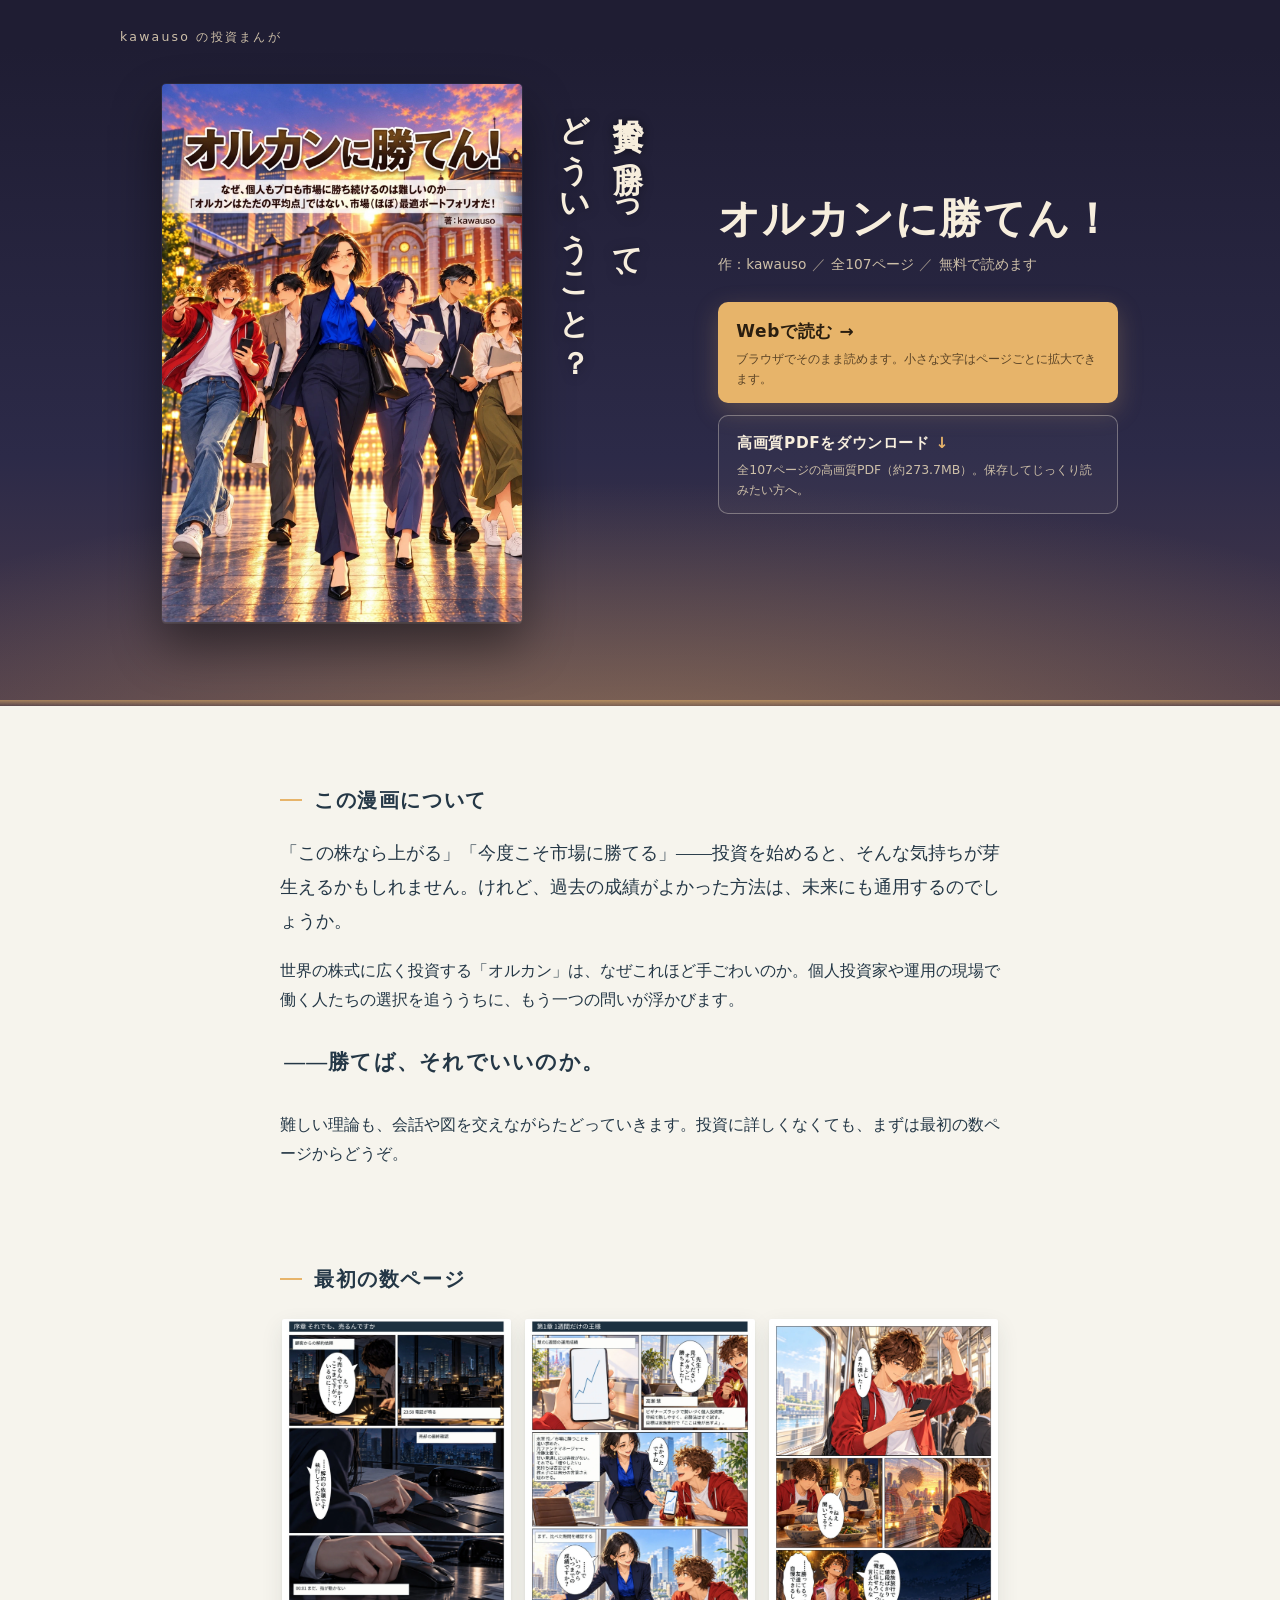
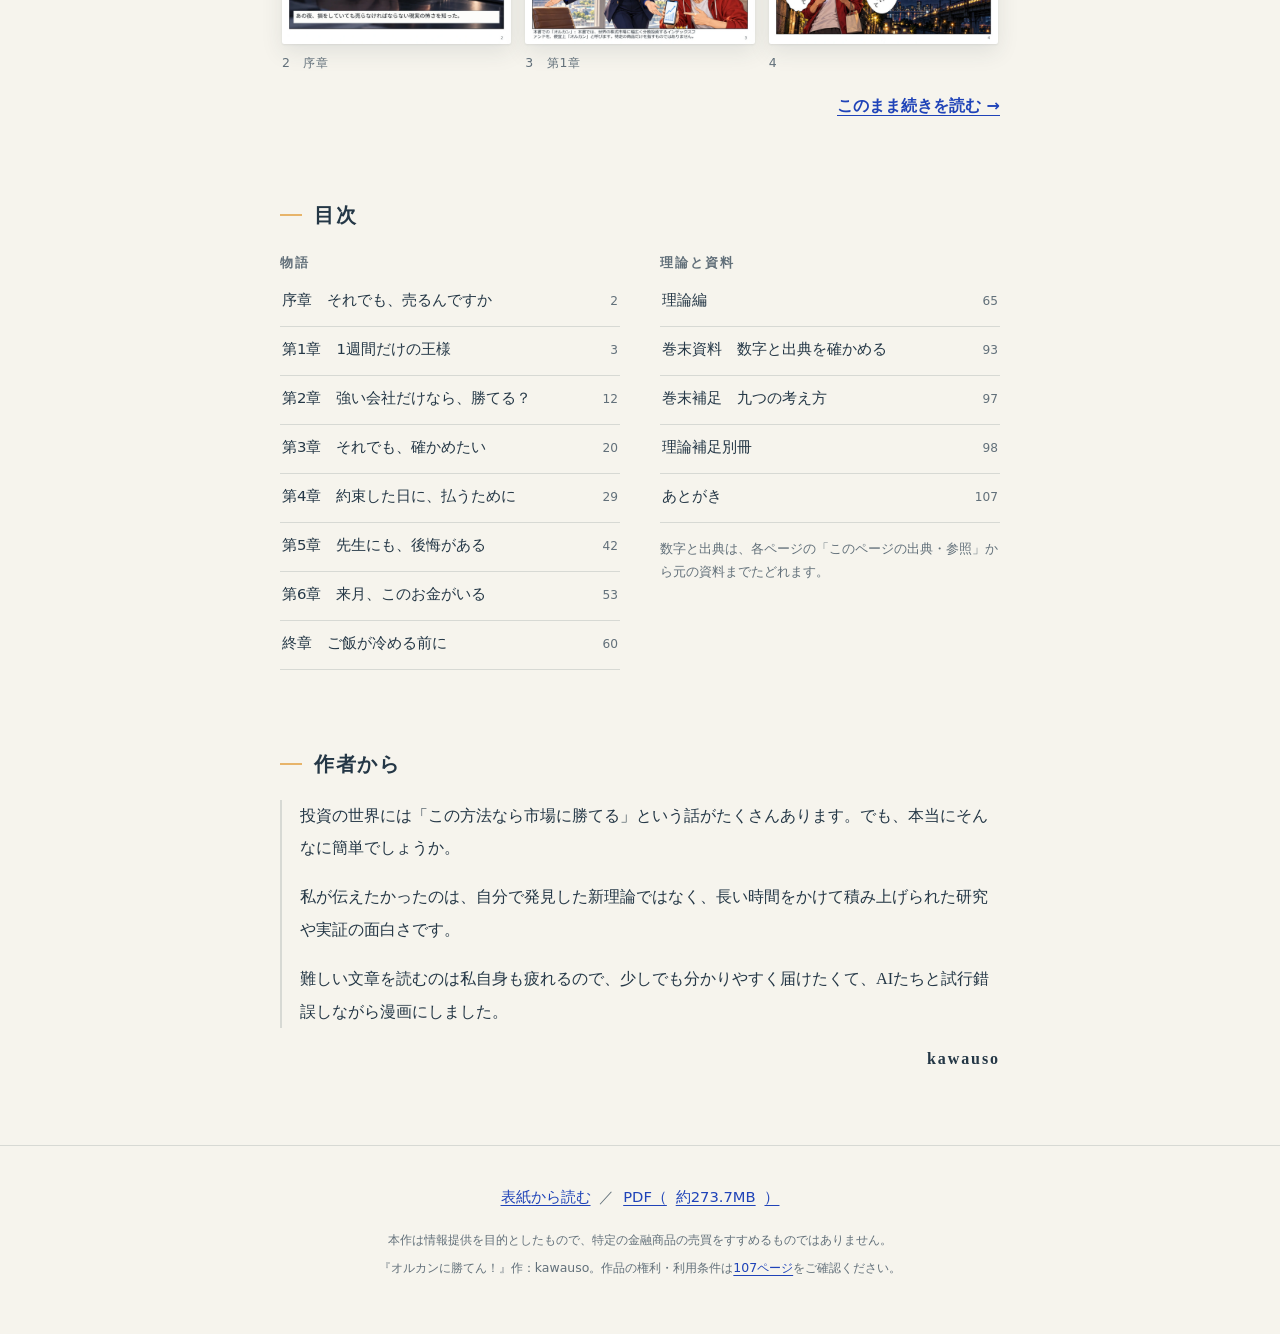
==== index.html @ 9ee1450f "Set approved OGP banner and Twitter large image card Use the approved 2400x1260 promotional PNG for " ====
<!doctype html>
<html lang="ja">
<head>
  <meta charset="utf-8">
  <meta name="viewport" content="width=device-width, initial-scale=1">
  <meta name="theme-color" content="#f6f4ed">
  <title>オルカンに勝てん！｜kawauso の投資まんが</title>
  <meta name="description" content="kawauso 作の投資まんが『オルカンに勝てん！』全107ページ。Webで無料で読めます。">
  <meta property="og:title" content="オルカンに勝てん！">
  <meta property="og:description" content="投資で勝つって、どういうこと？ 全107ページの投資まんが。Webで無料で読めます。">
  <meta property="og:type" content="book">
  <meta property="og:url" content="https://kawauso9991.github.io/orukan-manga/">
  <meta property="og:image" content="https://kawauso9991.github.io/orukan-manga/assets/orukan-ogp.png">
  <meta property="og:image:type" content="image/png">
  <meta property="og:image:width" content="2400">
  <meta property="og:image:height" content="1260">
  <meta property="og:image:alt" content="『オルカンに勝てん！』全107ページ、Webで無料で読めます">
  <meta name="twitter:card" content="summary_large_image">
  <meta name="twitter:title" content="オルカンに勝てん！">
  <meta name="twitter:description" content="投資で勝つって、どういうこと？ 全107ページの投資まんが。Webで無料で読めます。">
  <meta name="twitter:image" content="https://kawauso9991.github.io/orukan-manga/assets/orukan-ogp.png">
  <meta name="twitter:image:alt" content="『オルカンに勝てん！』全107ページ、Webで無料で読めます">
  <link rel="icon" href="data:,">
  <link rel="stylesheet" href="assets/front.css">

  <!--
    ▼ リンク先の設定
    data-reader … 漫画ビューアのURL（例：read.html）。ページ指定は末尾に #p=番号 が付きます。
    data-pdf    … PDFのURL
    ここを書き換えれば、ページ内のすべてのリンクに反映されます。
  -->
  <script id="front-config" type="application/json">
    { "reader": "read.html", "pdf": "https://github.com/kawauso9991/orukan-manga/releases/download/v12/orukan-v12-high-quality.pdf", "pdfSize": "約273.7MB", "version": "v8" }
  </script>
  <script>
    // 以前のURL（…/orukan-manga/#p=12 など）で来た人は、そのままビューアの該当ページへ。
    (function () {
      try {
        var cfg = JSON.parse(document.getElementById('front-config').textContent);
        if (/^#p=/.test(location.hash)) {
          var page = /^#p=[1-9]\d*$/.test(location.hash) ? Number(location.hash.slice(3)) : 0;
          location.replace(cfg.reader + '#p=' + (Number.isSafeInteger(page) && page >= 1 && page <= 107 ? page : 1));
        }
      } catch (e) {}
    })();
  </script>
</head>
<body>
  <a class="skip" href="#start">読み始める</a>

  <header class="masthead">
    <p class="masthead-label">kawauso の投資まんが</p>
  </header>

  <main>
    <!-- ───────── 表紙とキャッチコピー ───────── -->
    <section class="hero" aria-labelledby="title">
      <div class="hero-book">
        <a class="cover" data-page="1" href="read.html#p=1" aria-label="表紙から読む">
          <img src="pages/normal/p001.webp" width="1200" height="1698" alt="『オルカンに勝てん！』表紙" fetchpriority="high">
        </a>
        <p class="catch" aria-hidden="true">投資で勝つって、<br>どういうこと？</p>
      </div>

      <div class="hero-text">
        <p class="catch-flat">投資で勝つって、どういうこと？</p>
        <h1 id="title">オルカンに勝てん！</h1>
        <p class="meta">作：kawauso<span aria-hidden="true">／</span>全107ページ<span aria-hidden="true">／</span>無料で読めます</p>

        <div class="actions" id="start">
          <!-- 再訪した人には、ここが「続きから読む」に変わります（JSが使えるときのみ） -->
          <a class="btn btn-primary" id="read-link" data-page="1" href="read.html#p=1">
            <span class="btn-label" id="read-label">Webで読む</span>
            <span class="btn-note" id="read-note">ブラウザでそのまま読めます。小さな文字はページごとに拡大できます。</span>
          </a>
          <a class="btn btn-quiet" id="restart-link" data-page="1" href="read.html#p=1" hidden>
            <span class="btn-label">最初から読む</span>
          </a>
          <a class="btn btn-secondary" data-pdf href="https://github.com/kawauso9991/orukan-manga/releases/download/v12/orukan-v12-high-quality.pdf" download>
            <span class="btn-label">高画質PDFをダウンロード</span>
            <span class="btn-note">全107ページの高画質PDF（<span data-pdf-size>約273.7MB</span>）。保存してじっくり読みたい方へ。</span>
          </a>
        </div>
      </div>
    </section>

    <!-- ───────── 紹介文 ───────── -->
    <section class="about" aria-labelledby="about-title">
      <h2 id="about-title" class="section-title">この漫画について</h2>
      <!-- ▼ 紹介文（差し替えはこの <div> の中だけ） -->
      <div class="about-text">
        <p>「この株なら上がる」「今度こそ市場に勝てる」――投資を始めると、そんな気持ちが芽生えるかもしれません。けれど、過去の成績がよかった方法は、未来にも通用するのでしょうか。</p>
        <p>世界の株式に広く投資する「オルカン」は、なぜこれほど手ごわいのか。個人投資家や運用の現場で働く人たちの選択を追ううちに、もう一つの問いが浮かびます。</p>
        <p class="about-question">――勝てば、それでいいのか。</p>
        <p>難しい理論も、会話や図を交えながらたどっていきます。投資に詳しくなくても、まずは最初の数ページからどうぞ。</p>
      </div>
    </section>

    <!-- ───────── 最初の数ページ ───────── -->
    <section class="peek" aria-labelledby="peek-title">
      <h2 id="peek-title" class="section-title">最初の数ページ</h2>
      <ol class="peek-row">
        <li><a data-page="2" href="read.html#p=2"><img src="pages/normal/p002.webp" width="1200" height="1698" loading="lazy" alt="2ページ 序章「それでも、売るんですか」"><span>2　序章</span></a></li>
        <li><a data-page="3" href="read.html#p=3"><img src="pages/normal/p003.webp" width="1200" height="1698" loading="lazy" alt="3ページ 第1章「1週間だけの王様」"><span>3　第1章</span></a></li>
        <li><a data-page="4" href="read.html#p=4"><img src="pages/normal/p004.webp" width="1200" height="1698" loading="lazy" alt="4ページ"><span>4</span></a></li>
      </ol>
      <p class="peek-more"><a data-page="2" href="read.html#p=2">このまま続きを読む →</a></p>
    </section>

    <!-- ───────── 目次 ───────── -->
    <section class="toc" aria-labelledby="toc-title">
      <h2 id="toc-title" class="section-title">目次</h2>
      <div class="toc-cols">
        <div>
          <h3>物語</h3>
          <ol>
            <li><a data-page="2" href="read.html#p=2">序章　それでも、売るんですか<small>2</small></a></li>
            <li><a data-page="3" href="read.html#p=3">第1章　1週間だけの王様<small>3</small></a></li>
            <li><a data-page="12" href="read.html#p=12">第2章　強い会社だけなら、勝てる？<small>12</small></a></li>
            <li><a data-page="20" href="read.html#p=20">第3章　それでも、確かめたい<small>20</small></a></li>
            <li><a data-page="29" href="read.html#p=29">第4章　約束した日に、払うために<small>29</small></a></li>
            <li><a data-page="42" href="read.html#p=42">第5章　先生にも、後悔がある<small>42</small></a></li>
            <li><a data-page="53" href="read.html#p=53">第6章　来月、このお金がいる<small>53</small></a></li>
            <li><a data-page="60" href="read.html#p=60">終章　ご飯が冷める前に<small>60</small></a></li>
          </ol>
        </div>
        <div>
          <h3>理論と資料</h3>
          <ol>
            <li><a data-page="65" href="read.html#p=65">理論編<small>65</small></a></li>
            <li><a data-page="93" href="read.html#p=93">巻末資料　数字と出典を確かめる<small>93</small></a></li>
            <li><a data-page="97" href="read.html#p=97">巻末補足　九つの考え方<small>97</small></a></li>
            <li><a data-page="98" href="read.html#p=98">理論補足別冊<small>98</small></a></li>
            <li><a data-page="107" href="read.html#p=107">あとがき<small>107</small></a></li>
          </ol>
          <p class="toc-note">数字と出典は、各ページの「このページの出典・参照」から元の資料までたどれます。</p>
        </div>
      </div>
    </section>

    <!-- ───────── 作者から ───────── -->
    <section class="note" aria-labelledby="note-title">
      <h2 id="note-title" class="section-title">作者から</h2>
      <!-- ▼ 作者の一言（差し替えはこの <div> の中だけ） -->
      <div class="note-text">
        <p>投資の世界には「この方法なら市場に勝てる」という話がたくさんあります。でも、本当にそんなに簡単でしょうか。</p>
        <p>私が伝えたかったのは、自分で発見した新理論ではなく、長い時間をかけて積み上げられた研究や実証の面白さです。</p>
        <p>難しい文章を読むのは私自身も疲れるので、少しでも分かりやすく届けたくて、AIたちと試行錯誤しながら漫画にしました。</p>
      </div>
      <p class="sign">kawauso</p>
    </section>
  </main>

  <footer class="footer">
    <p class="footer-read"><a data-page="1" href="read.html#p=1">表紙から読む</a><span aria-hidden="true">／</span><a data-pdf href="https://github.com/kawauso9991/orukan-manga/releases/download/v12/orukan-v12-high-quality.pdf" download>PDF（<span data-pdf-size>約273.7MB</span>）</a></p>
    <p>本作は情報提供を目的としたもので、特定の金融商品の売買をすすめるものではありません。</p>
    <p>『オルカンに勝てん！』作：kawauso。作品の権利・利用条件は<a data-page="107" href="read.html#p=107">107ページ</a>をご確認ください。</p>
  </footer>

  <script>
  (function () {
    var cfg;
    try { cfg = JSON.parse(document.getElementById('front-config').textContent); } catch (e) { return; }

    // リンク先を設定値にそろえる
    document.querySelectorAll('[data-page]').forEach(function (a) {
      a.href = cfg.reader + '#p=' + a.getAttribute('data-page');
    });
    document.querySelectorAll('[data-pdf]').forEach(function (a) { a.href = cfg.pdf; });
    document.querySelectorAll('[data-pdf-size]').forEach(function (s) { s.textContent = cfg.pdfSize; });

    // 前回の読書位置（ビューアが保存しているもの）があれば「続きから読む」に
    var saved = null;
    try { saved = JSON.parse(localStorage.getItem('orukan-manga:reading') || 'null'); } catch (e) {}
    if (saved && saved.version === cfg.version && Number.isInteger(saved.page) && saved.page >= 1 && saved.page <= 107 && typeof saved.offset === 'number' && Number.isFinite(saved.offset) && saved.offset >= 0 && saved.offset <= 1 && (saved.page > 1 || saved.offset > 0)) {
      var chapters = [[2,'序章'],[3,'第1章'],[12,'第2章'],[20,'第3章'],[29,'第4章'],[42,'第5章'],[53,'第6章'],[60,'終章'],[65,'理論編'],[93,'巻末資料'],[98,'理論補足別冊'],[107,'あとがき']];
      var where = '';
      chapters.forEach(function (c) { if (saved.page >= c[0]) where = c[1]; });
      var link = document.getElementById('read-link');
      link.href = cfg.reader; // ページ指定なしで開くと、ビューアが保存位置（ページ内のスクロール位置まで）から再開する
      document.getElementById('read-label').textContent = '続きから読む';
      document.getElementById('read-note').textContent = saved.page + 'ページ' + (where ? '（' + where + '）' : '') + 'から再開します。';
      document.getElementById('restart-link').hidden = false;
    }
  })();
  </script>
</body>
</html>
---- assets/front.css ----
/* オルカンに勝てん！ フロントページ
   表紙の「夕暮れの丸の内」から、ビューアの「紙」の色へつながる配色。外部フォント・外部スクリプトなし。 */
:root {
  color-scheme: light;
  --dusk: #1f1d33;        /* 表紙の空の濃紺 */
  --dusk-2: #2c2a48;
  --lamp: #e7b46a;        /* 街灯の金色 */
  --lamp-ink: #2a1e10;
  --cream: #f7eedd;       /* 夕暮れの文字色 */
  --cream-dim: #cdbfa8;
  --paper: #f6f4ed;       /* ビューアと同じ紙色 */
  --ink: #243746;         /* ビューアと同じ文字色 */
  --muted: #62707a;
  --line: #d7d9d4;
  --blue: #1f43b8;        /* 怜先生のブラウスの青 */
  --mincho: "Yu Mincho", "YuMincho", "Hiragino Mincho ProN", "Noto Serif JP", "Noto Serif CJK JP", serif;
  --gothic: system-ui, -apple-system, "Segoe UI", "Noto Sans JP", "Hiragino Kaku Gothic ProN", Meiryo, sans-serif;
  font-family: var(--gothic);
  font-size: 16px;
  line-height: 1.8;
  color: var(--ink);
  background: var(--paper);
}
* { box-sizing: border-box; }
body { margin: 0; background: var(--paper); }
img { display: block; max-width: 100%; height: auto; }
[hidden] { display: none !important; }
a { color: var(--blue); text-underline-offset: .22em; }
a:focus-visible { outline: 3px solid var(--lamp); outline-offset: 3px; border-radius: 4px; }

.skip {
  position: absolute; left: 12px; top: -60px; z-index: 10;
  background: var(--lamp); color: var(--lamp-ink); padding: 10px 16px; border-radius: 6px; font-weight: 700;
}
.skip:focus { top: 12px; }

/* ───────── 夕暮れの帯（ヘッダー＋表紙） ───────── */
.masthead, .hero { background: var(--dusk); color: var(--cream); }
.masthead { padding: 18px 20px 0; }
.masthead-label {
  max-width: 1040px; margin: 0 auto;
  font-size: .78rem; letter-spacing: .18em; color: var(--cream-dim);
}

.hero {
  position: relative;
  padding: 28px 20px 64px;
  background:
    radial-gradient(120% 70% at 50% 108%, rgba(231,180,106,.38), transparent 60%),
    linear-gradient(180deg, var(--dusk) 0%, var(--dusk-2) 62%, #4a3a4a 100%);
  display: grid;
  gap: 36px;
  justify-items: center;
}
/* 紙へ移るところを、本の小口のように細い線で区切る */
.hero::after {
  content: ""; position: absolute; left: 0; right: 0; bottom: 0; height: 6px;
  background: linear-gradient(180deg, rgba(231,180,106,.55), rgba(231,180,106,0));
}

.hero-book {
  display: flex; align-items: flex-start; gap: 18px;
  width: 100%; max-width: 440px; justify-content: center;
}
.cover {
  flex: 0 1 300px;
  border-radius: 4px;
  box-shadow: 0 2px 0 rgba(255,255,255,.08), 0 24px 50px rgba(0,0,0,.45), 0 0 0 1px rgba(255,255,255,.06);
  transition: transform .25s ease, box-shadow .25s ease;
  animation: arrive .7s ease-out both;
}
/* 表紙画像の左右の白い余白（各31px/1200px）を隠す */
.cover { display: block; overflow: hidden; aspect-ratio: 1138 / 1698; }
.cover img { width: 105.45%; max-width: none; margin-left: -2.72%; }
.cover:hover { transform: translateY(-3px); box-shadow: 0 30px 60px rgba(0,0,0,.5), 0 0 0 1px rgba(231,180,106,.35); }

/* 表紙の横に置く縦書きのキャッチコピー */
.catch {
  margin: 4px 0 0;
  writing-mode: vertical-rl;
  font-family: var(--mincho);
  font-weight: 700;
  font-size: clamp(1.15rem, 5.4vw, 1.75rem);
  line-height: 1.75;
  letter-spacing: .14em;
  color: var(--cream);
  text-shadow: 0 1px 12px rgba(0,0,0,.35);
  animation: arrive .7s .15s ease-out both;
}

.catch-flat {
  position: absolute; width: 1px; height: 1px; overflow: hidden; clip: rect(0 0 0 0); white-space: nowrap;
}

.hero-text { width: 100%; max-width: 440px; }
.hero h1 {
  font-family: var(--mincho);
  font-size: clamp(1.9rem, 7vw, 2.6rem);
  font-weight: 800; line-height: 1.3; letter-spacing: .03em;
  margin: 0 0 6px;
}
.meta { margin: 0 0 26px; font-size: .86rem; color: var(--cream-dim); }
.meta span { padding: 0 .4em; opacity: .7; }

.actions { display: grid; gap: 12px; scroll-margin-top: 16px; }
.btn {
  display: grid; gap: 2px;
  padding: 14px 18px;
  border-radius: 10px;
  text-decoration: none;
  transition: background .2s ease, border-color .2s ease, transform .15s ease;
}
.btn:active { transform: translateY(1px); }
.btn-label { font-weight: 700; font-size: 1.06rem; letter-spacing: .04em; }
.btn-note { font-size: .78rem; line-height: 1.6; }

.btn-primary { background: var(--lamp); color: var(--lamp-ink); box-shadow: 0 8px 24px rgba(231,180,106,.25); }
.btn-primary .btn-label::after { content: "  →"; }
.btn-primary .btn-note { color: #5a4326; }
.btn-primary:hover { background: #f0c27e; }

.btn-quiet {
  padding: 8px 4px; color: var(--cream);
}
.btn-quiet .btn-label { font-size: .88rem; font-weight: 600; text-decoration: underline; text-underline-offset: .25em; }

.btn-secondary {
  border: 1px solid rgba(247,238,221,.35);
  color: var(--cream);
  background: rgba(255,255,255,.03);
}
.btn-secondary .btn-label { font-size: .96rem; }
.btn-secondary .btn-label::after { content: "  ↓"; color: var(--lamp); }
.btn-secondary .btn-note { color: var(--cream-dim); }
.btn-secondary:hover { border-color: var(--lamp); background: rgba(231,180,106,.08); }

/* ───────── 紙のセクション ───────── */
main > section:not(.hero) {
  max-width: 760px; margin: 0 auto; padding: 56px 20px 0;
}
.section-title {
  display: flex; align-items: center; gap: 12px;
  font-family: var(--mincho);
  font-size: 1.25rem; font-weight: 700; letter-spacing: .08em;
  margin: 0 0 18px;
}
.section-title::before {
  content: ""; width: 22px; height: 2px; background: var(--lamp); flex: none;
}

.about-text p, .note-text p { margin: 0 0 1em; }
.about-text { font-size: 1.02rem; }
.about-text p:first-child {
  font-family: var(--mincho); font-size: 1.12rem; line-height: 1.9;
}
.about-text .about-question {
  font-family: var(--mincho); font-weight: 700; font-size: 1.3rem; letter-spacing: .06em;
  margin: 1.4em 0; padding-left: .2em;
}

/* 最初の数ページ */
.peek-row {
  list-style: none; margin: 0; padding: 4px 2px 12px;
  display: grid; grid-auto-flow: column; grid-auto-columns: minmax(150px, 1fr);
  gap: 14px; overflow-x: auto; scroll-snap-type: x mandatory;
}
.peek-row li { scroll-snap-align: start; }
.peek-row a { display: block; text-decoration: none; color: var(--muted); }
.peek-row img {
  background: #fff; border-radius: 2px;
  box-shadow: 0 1px 2px rgba(36,55,70,.08), 0 8px 22px rgba(36,55,70,.10);
  transition: transform .2s ease, box-shadow .2s ease;
}
.peek-row a:hover img { transform: translateY(-3px); box-shadow: 0 14px 30px rgba(36,55,70,.16); }
.peek-row span { display: block; margin-top: 8px; font-size: .78rem; letter-spacing: .06em; font-variant-numeric: tabular-nums; }
.peek-more { margin: 6px 0 0; text-align: right; font-weight: 600; }

/* 目次 */
.toc-cols { display: grid; gap: 28px; }
.toc h3 {
  font-size: .8rem; letter-spacing: .16em; color: var(--muted); font-weight: 600; margin: 0 0 4px;
}
.toc ol { list-style: none; margin: 0; padding: 0; }
.toc li { border-bottom: 1px solid var(--line); }
.toc li a {
  display: flex; justify-content: space-between; align-items: baseline; gap: 16px;
  padding: 11px 2px; min-height: 48px;
  color: var(--ink); text-decoration: none; font-size: .93rem; line-height: 1.5;
}
.toc li a:hover { color: var(--blue); }
.toc small { color: var(--muted); font-size: .76rem; font-variant-numeric: tabular-nums; flex: none; }
.toc-note { font-size: .8rem; color: var(--muted); margin: 14px 0 0; }

/* 作者から */
.note-text {
  font-family: var(--mincho);
  font-size: 1.02rem; line-height: 2;
  padding-left: 18px; border-left: 2px solid var(--line);
}
.sign { text-align: right; font-family: var(--mincho); font-weight: 700; letter-spacing: .12em; margin: 4px 0 0; }

/* フッター */
.footer {
  margin-top: 72px; padding: 32px 20px 48px;
  border-top: 1px solid var(--line);
  text-align: center; font-size: .78rem; color: var(--muted);
}
.footer p { margin: 6px auto; max-width: 640px; }
.footer-read { font-size: .92rem; margin-bottom: 18px !important; }
.footer-read span { padding: 0 .6em; }

/* ───────── 広い画面 ───────── */
@media (min-width: 880px) {
  .masthead { padding: 26px 40px 0; }
  .hero {
    grid-template-columns: auto minmax(0, 400px);
    justify-content: center; align-items: center;
    gap: 64px; padding: 36px 40px 84px;
  }
  .hero-book { max-width: none; width: auto; gap: 26px; }
  .cover { flex-basis: 360px; width: 360px; }
  .catch { font-size: 1.9rem; margin-top: 10px; }
  .hero-text { max-width: 400px; }
  main > section:not(.hero) { padding-top: 76px; }
  .toc-cols { grid-template-columns: 1fr 1fr; gap: 40px; }
  .peek-row { grid-auto-columns: 1fr; overflow: visible; }
}

/* とても狭い画面：縦書きが窮屈なら表紙の下へ */
@media (max-width: 340px) {
  .hero-book { flex-direction: column; align-items: center; }
  .catch { writing-mode: horizontal-tb; text-align: center; }
  .catch br { display: none; }
}

@keyframes arrive { from { opacity: 0; transform: translateY(10px); } to { opacity: 1; transform: none; } }
@media (prefers-reduced-motion: reduce) {
  *, *::before, *::after { animation: none !important; transition: none !important; }
}
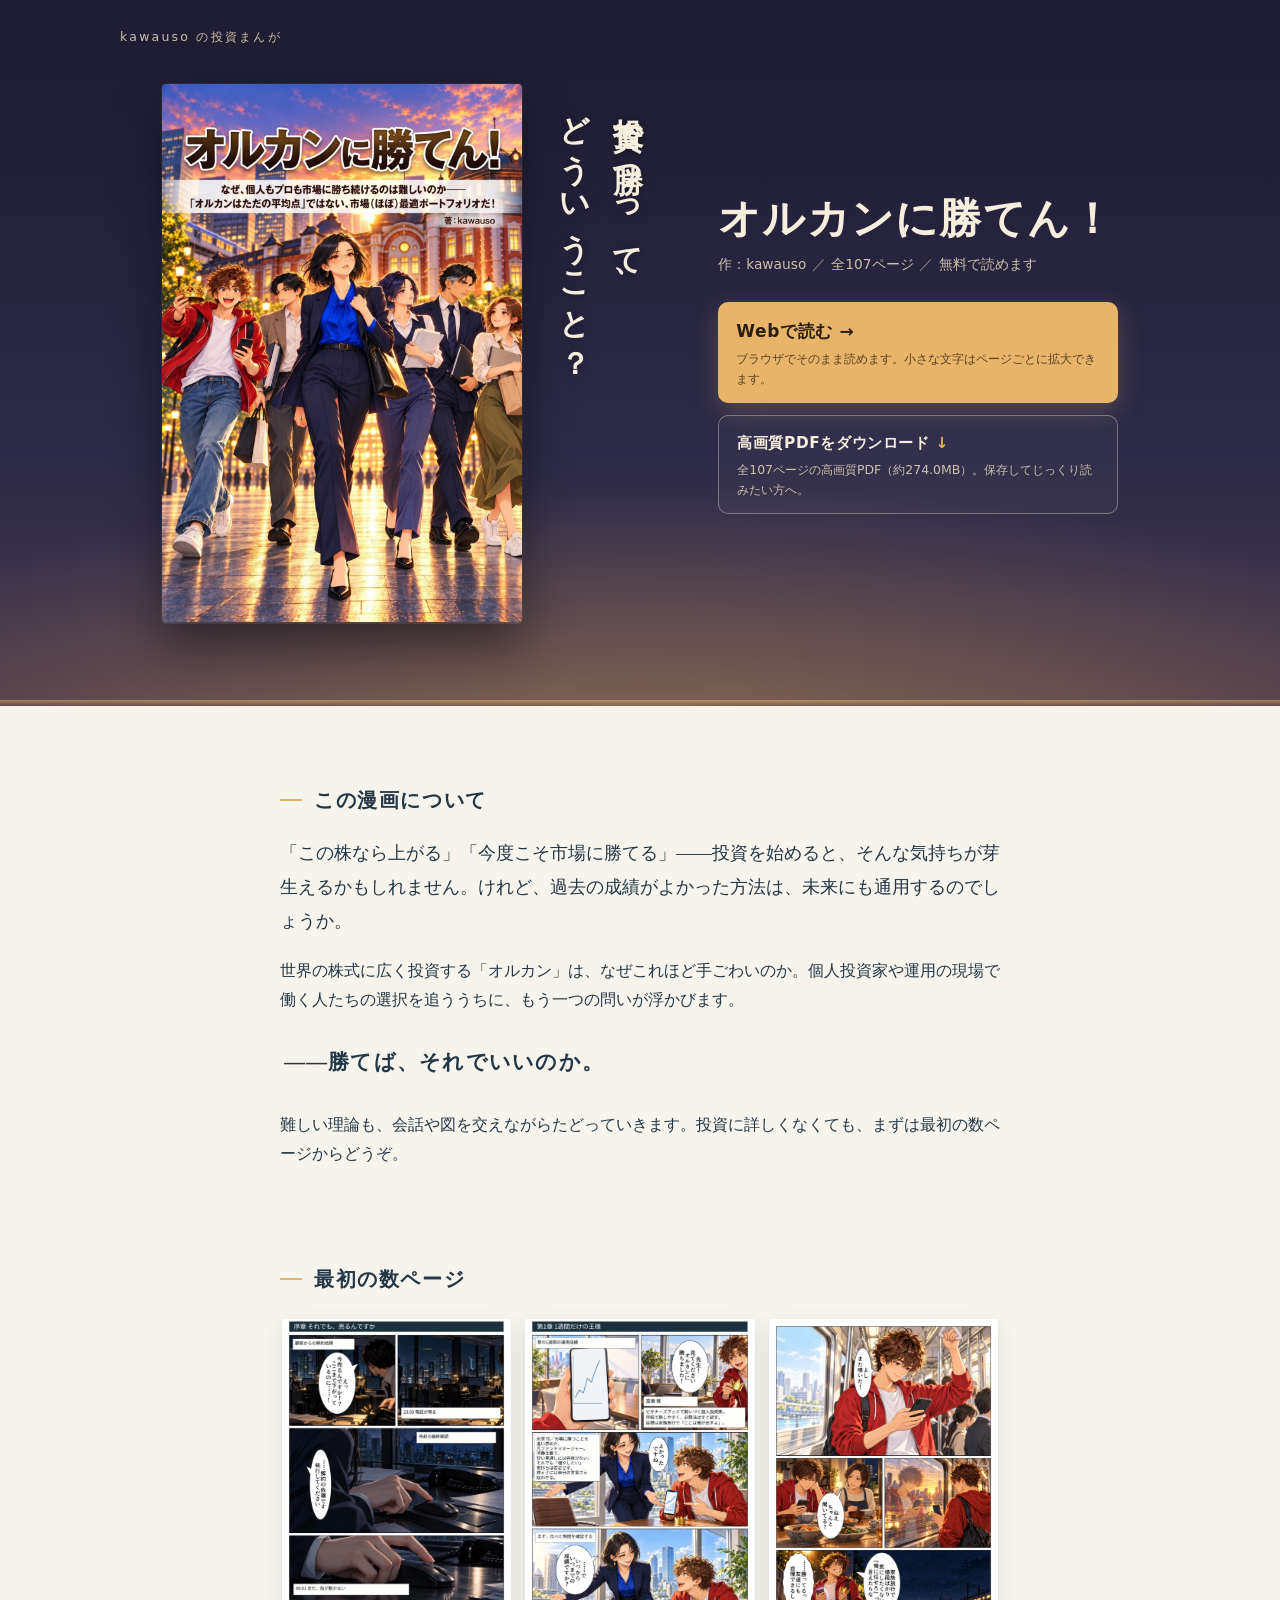
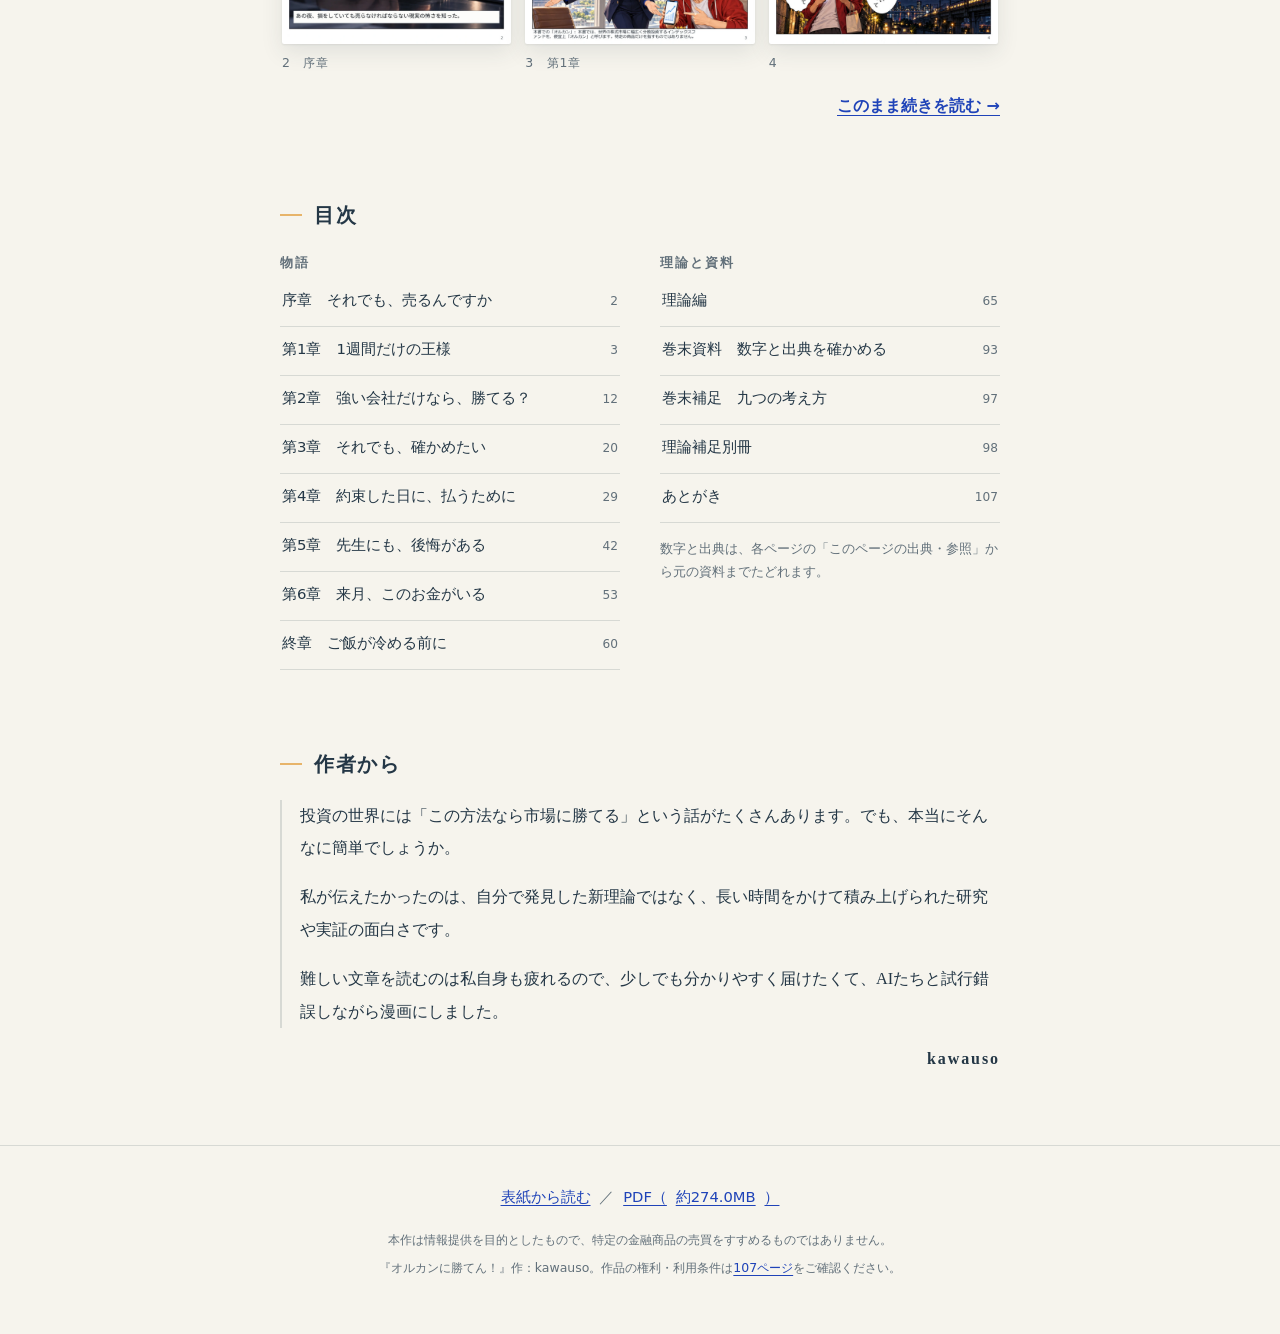
==== commit e9ed6741: "Publish v13 annotation and frame corrections" ====
--- a/index.html
+++ b/index.html
@@ -30,7 +30,7 @@
     ここを書き換えれば、ページ内のすべてのリンクに反映されます。
   -->
   <script id="front-config" type="application/json">
-    { "reader": "read.html", "pdf": "https://github.com/kawauso9991/orukan-manga/releases/download/v12/orukan-v12-high-quality.pdf", "pdfSize": "約273.7MB", "version": "v8" }
+    { "reader": "read.html", "pdf": "https://github.com/kawauso9991/orukan-manga/releases/download/v13/orukan-v13-high-quality.pdf", "pdfSize": "約274.0MB", "version": "v8" }
   </script>
   <script>
     // 以前のURL（…/orukan-manga/#p=12 など）で来た人は、そのままビューアの該当ページへ。
@@ -76,9 +76,9 @@
           <a class="btn btn-quiet" id="restart-link" data-page="1" href="read.html#p=1" hidden>
             <span class="btn-label">最初から読む</span>
           </a>
-          <a class="btn btn-secondary" data-pdf href="https://github.com/kawauso9991/orukan-manga/releases/download/v12/orukan-v12-high-quality.pdf" download>
+          <a class="btn btn-secondary" data-pdf href="https://github.com/kawauso9991/orukan-manga/releases/download/v13/orukan-v13-high-quality.pdf" download>
             <span class="btn-label">高画質PDFをダウンロード</span>
-            <span class="btn-note">全107ページの高画質PDF（<span data-pdf-size>約273.7MB</span>）。保存してじっくり読みたい方へ。</span>
+            <span class="btn-note">全107ページの高画質PDF（<span data-pdf-size>約274.0MB</span>）。保存してじっくり読みたい方へ。</span>
           </a>
         </div>
       </div>
@@ -152,7 +152,7 @@
   </main>
 
   <footer class="footer">
-    <p class="footer-read"><a data-page="1" href="read.html#p=1">表紙から読む</a><span aria-hidden="true">／</span><a data-pdf href="https://github.com/kawauso9991/orukan-manga/releases/download/v12/orukan-v12-high-quality.pdf" download>PDF（<span data-pdf-size>約273.7MB</span>）</a></p>
+    <p class="footer-read"><a data-page="1" href="read.html#p=1">表紙から読む</a><span aria-hidden="true">／</span><a data-pdf href="https://github.com/kawauso9991/orukan-manga/releases/download/v13/orukan-v13-high-quality.pdf" download>PDF（<span data-pdf-size>約274.0MB</span>）</a></p>
     <p>本作は情報提供を目的としたもので、特定の金融商品の売買をすすめるものではありません。</p>
     <p>『オルカンに勝てん！』作：kawauso。作品の権利・利用条件は<a data-page="107" href="read.html#p=107">107ページ</a>をご確認ください。</p>
   </footer>
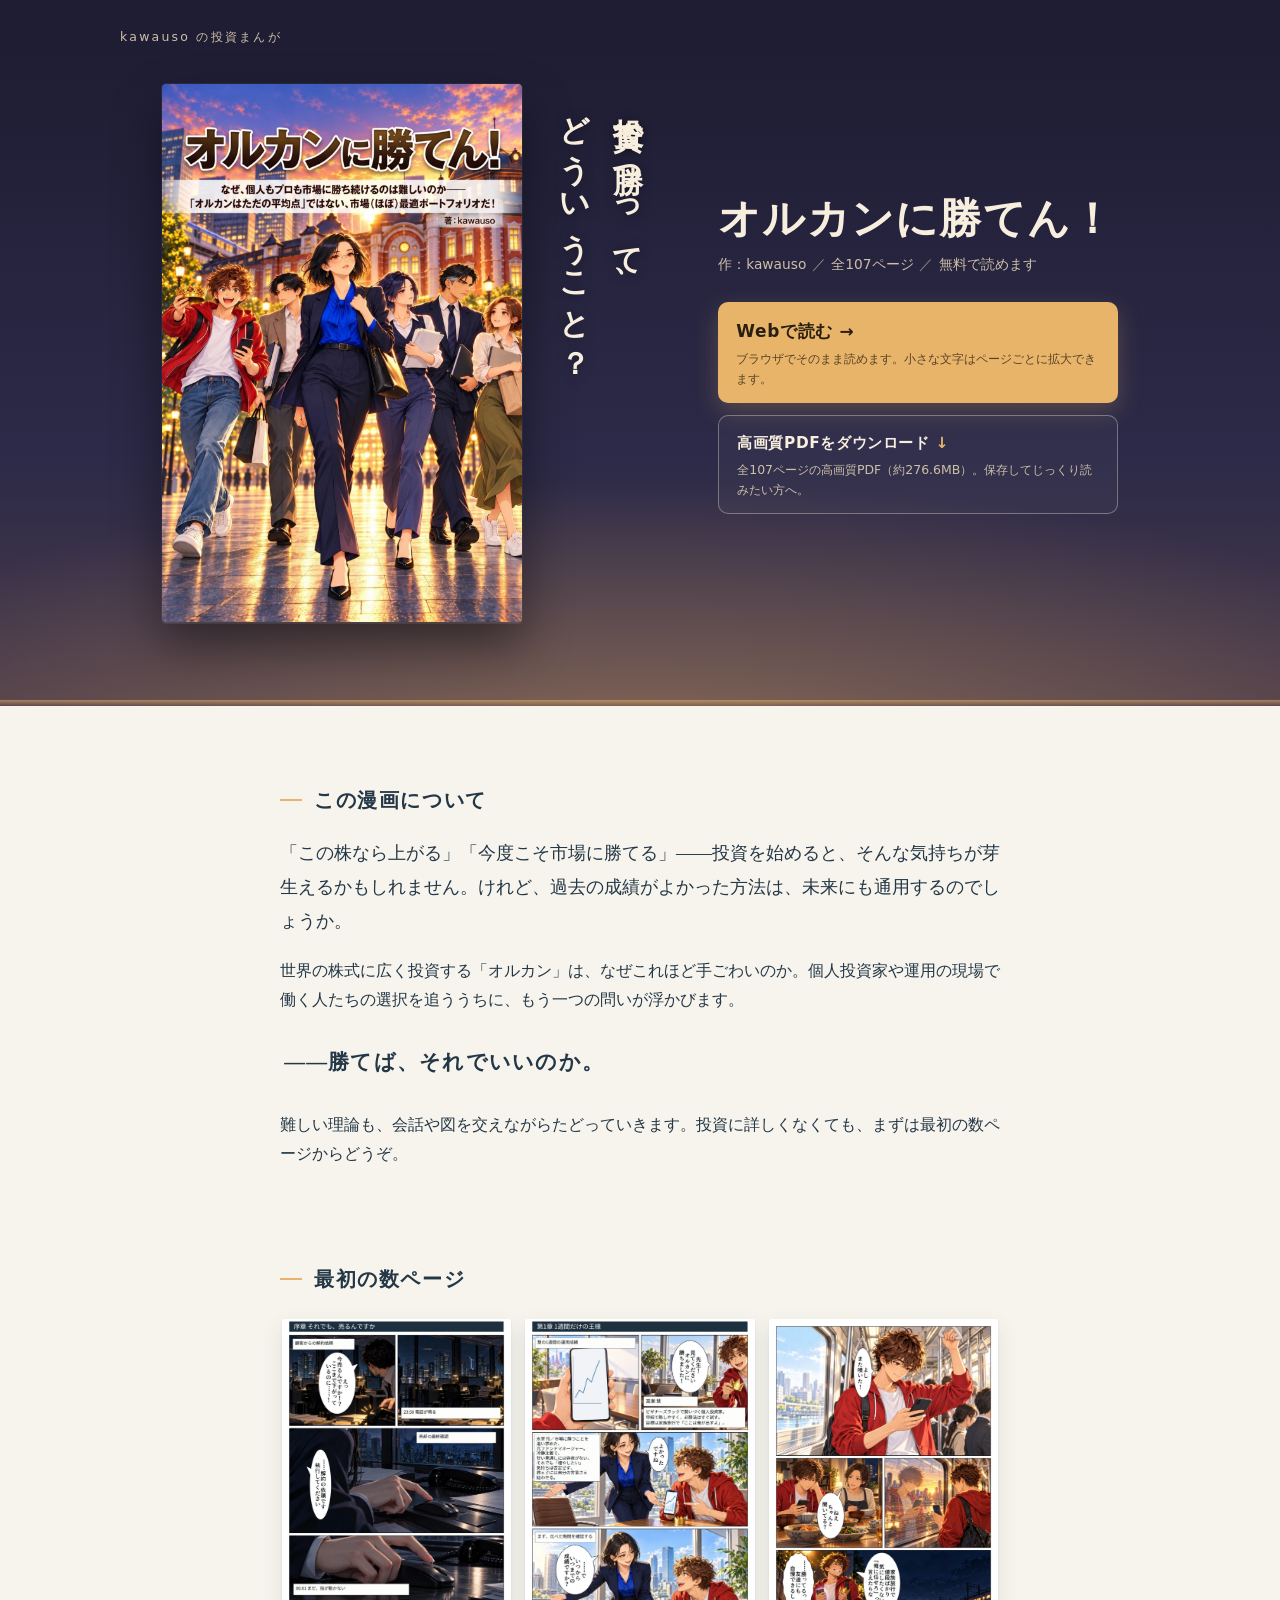
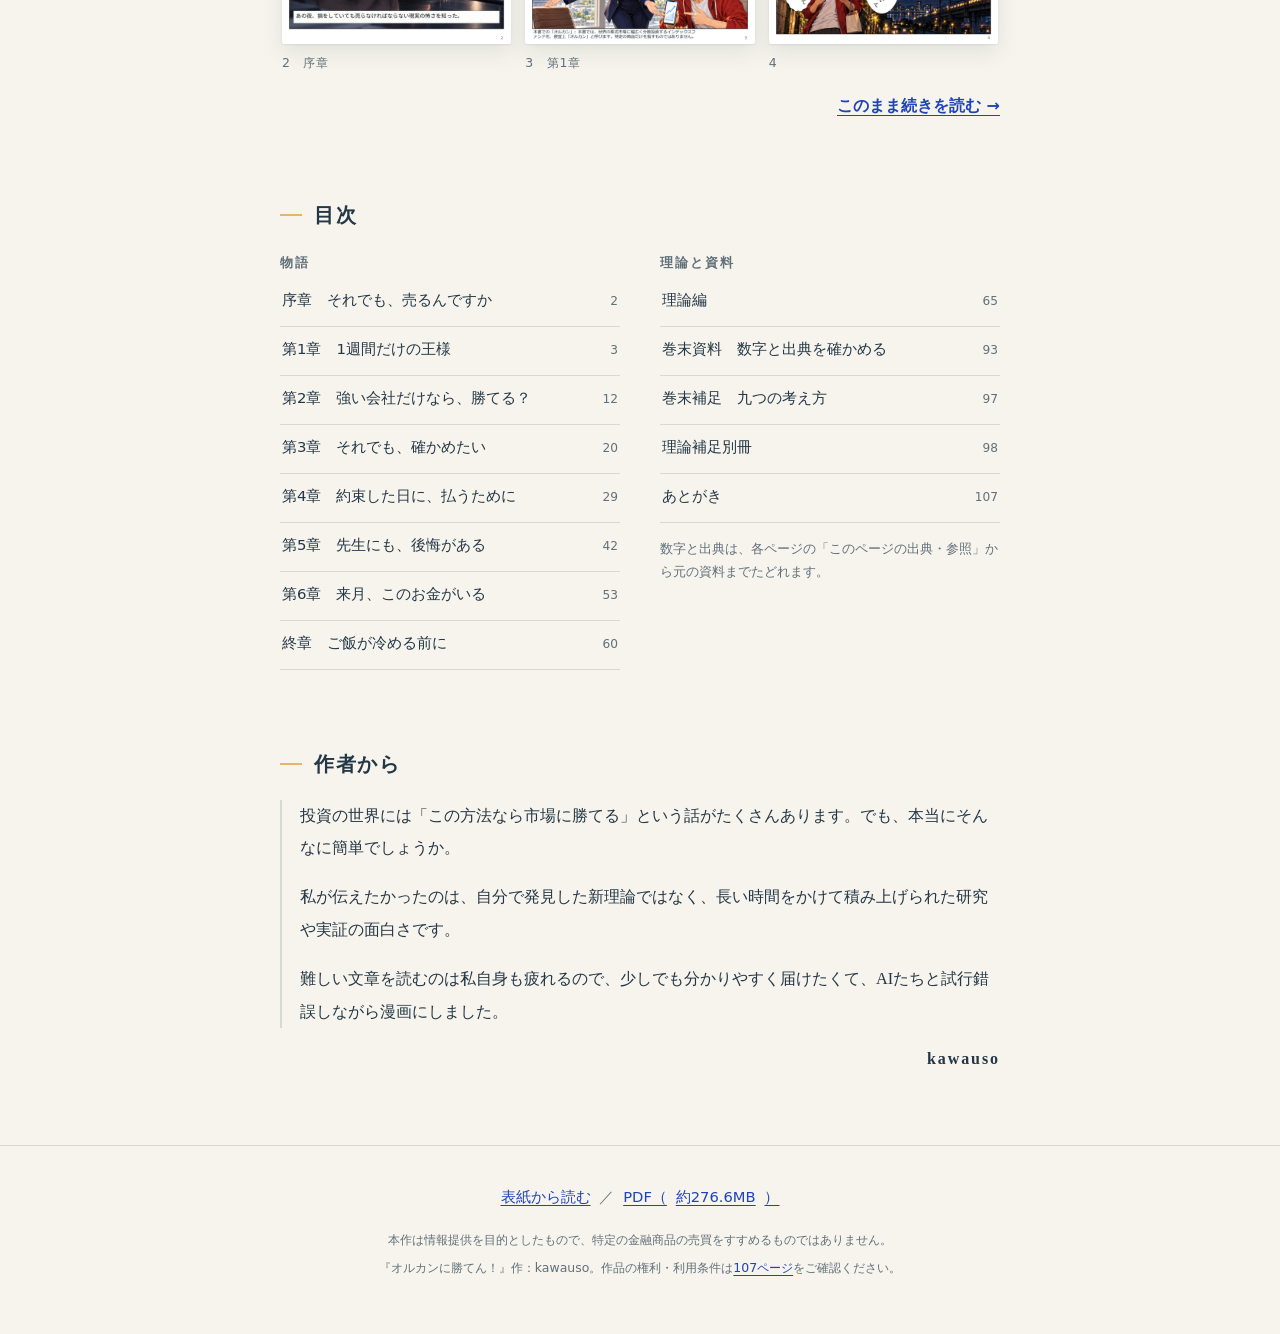
==== commit b2d86207: "Refine margins and panel edges on pages 37, 59 and 97" ====
--- a/index.html
+++ b/index.html
@@ -30,7 +30,7 @@
     ここを書き換えれば、ページ内のすべてのリンクに反映されます。
   -->
   <script id="front-config" type="application/json">
-    { "reader": "read.html", "pdf": "https://github.com/kawauso9991/orukan-manga/releases/download/v13/orukan-v13-high-quality.pdf", "pdfSize": "約274.0MB", "version": "v8" }
+    { "reader": "read.html", "pdf": "https://github.com/kawauso9991/orukan-manga/releases/download/v14/orukan-v14-high-quality.pdf", "pdfSize": "約276.6MB", "version": "v8" }
   </script>
   <script>
     // 以前のURL（…/orukan-manga/#p=12 など）で来た人は、そのままビューアの該当ページへ。
@@ -76,9 +76,9 @@
           <a class="btn btn-quiet" id="restart-link" data-page="1" href="read.html#p=1" hidden>
             <span class="btn-label">最初から読む</span>
           </a>
-          <a class="btn btn-secondary" data-pdf href="https://github.com/kawauso9991/orukan-manga/releases/download/v13/orukan-v13-high-quality.pdf" download>
+          <a class="btn btn-secondary" data-pdf href="https://github.com/kawauso9991/orukan-manga/releases/download/v14/orukan-v14-high-quality.pdf" download>
             <span class="btn-label">高画質PDFをダウンロード</span>
-            <span class="btn-note">全107ページの高画質PDF（<span data-pdf-size>約274.0MB</span>）。保存してじっくり読みたい方へ。</span>
+            <span class="btn-note">全107ページの高画質PDF（<span data-pdf-size>約276.6MB</span>）。保存してじっくり読みたい方へ。</span>
           </a>
         </div>
       </div>
@@ -152,7 +152,7 @@
   </main>
 
   <footer class="footer">
-    <p class="footer-read"><a data-page="1" href="read.html#p=1">表紙から読む</a><span aria-hidden="true">／</span><a data-pdf href="https://github.com/kawauso9991/orukan-manga/releases/download/v13/orukan-v13-high-quality.pdf" download>PDF（<span data-pdf-size>約274.0MB</span>）</a></p>
+    <p class="footer-read"><a data-page="1" href="read.html#p=1">表紙から読む</a><span aria-hidden="true">／</span><a data-pdf href="https://github.com/kawauso9991/orukan-manga/releases/download/v14/orukan-v14-high-quality.pdf" download>PDF（<span data-pdf-size>約276.6MB</span>）</a></p>
     <p>本作は情報提供を目的としたもので、特定の金融商品の売買をすすめるものではありません。</p>
     <p>『オルカンに勝てん！』作：kawauso。作品の権利・利用条件は<a data-page="107" href="read.html#p=107">107ページ</a>をご確認ください。</p>
   </footer>
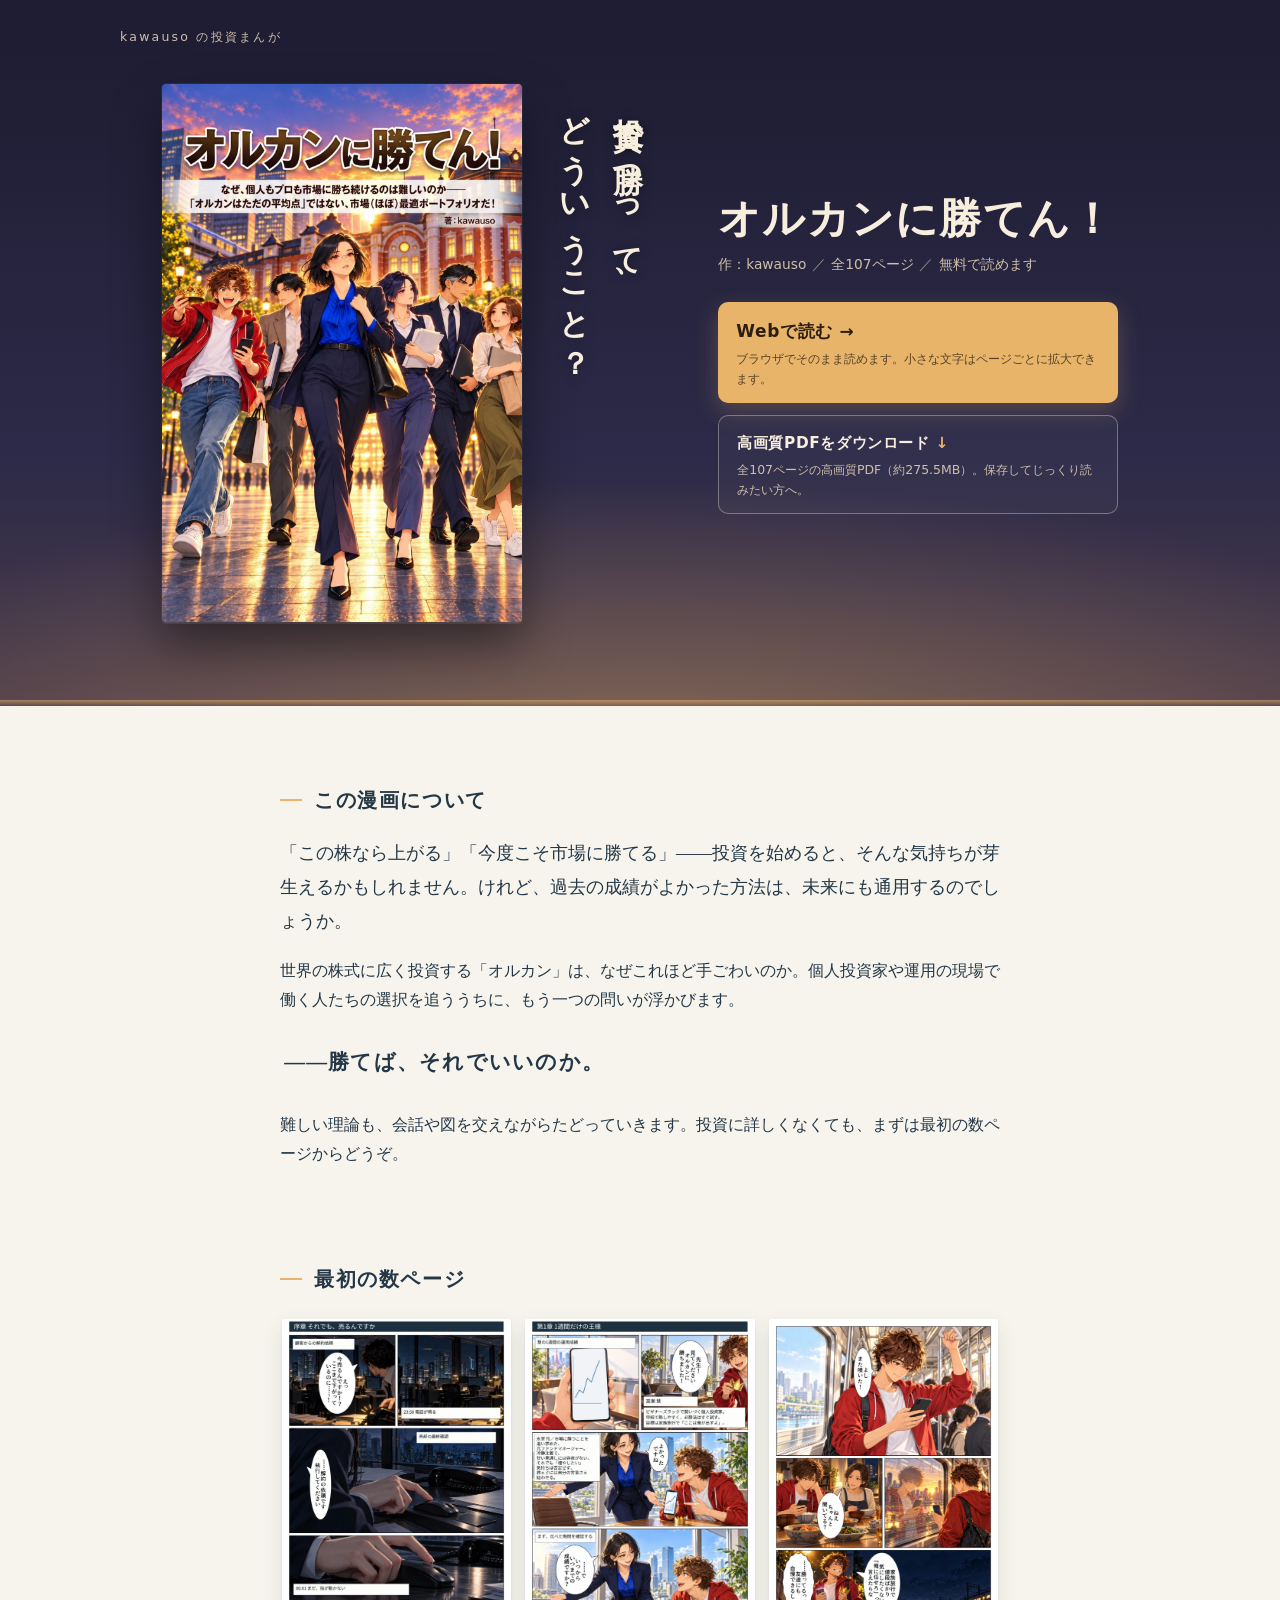
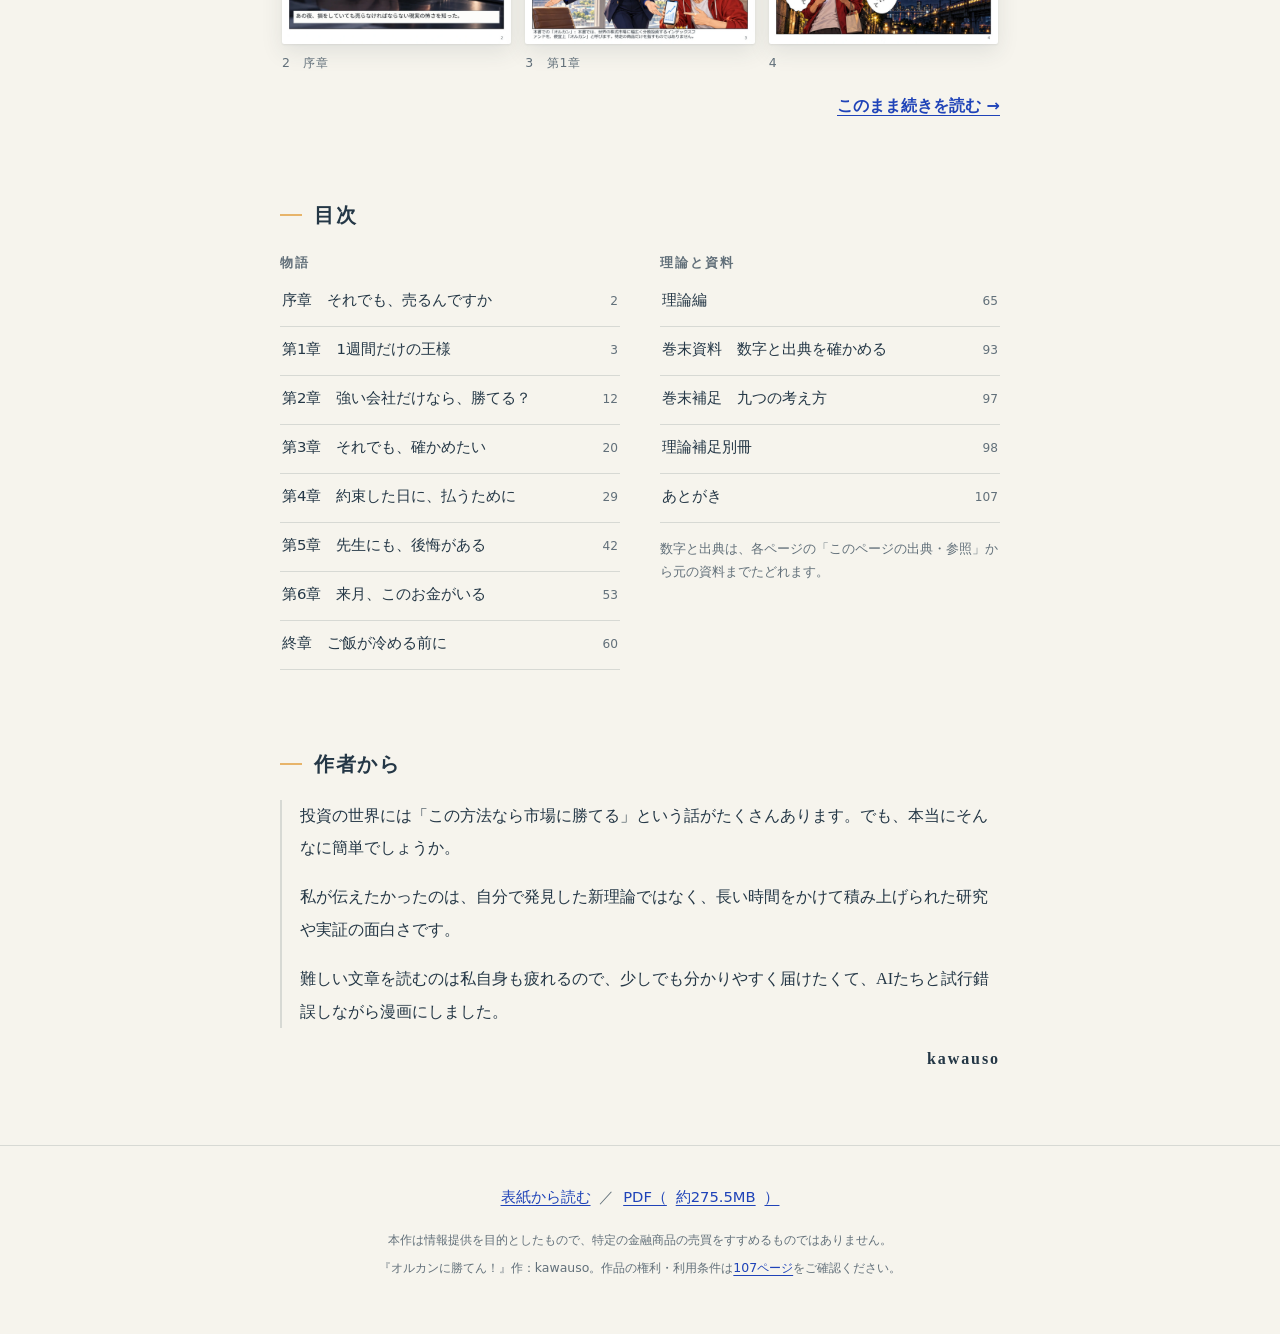
==== commit af837b27: "Link v15 PDFs in the reader and front page, refresh checksums (index.html, read.html, SHA256SUMS)" ====
--- a/index.html
+++ b/index.html
@@ -30,7 +30,7 @@
     ここを書き換えれば、ページ内のすべてのリンクに反映されます。
   -->
   <script id="front-config" type="application/json">
-    { "reader": "read.html", "pdf": "https://github.com/kawauso9991/orukan-manga/releases/download/v14/orukan-v14-high-quality.pdf", "pdfSize": "約276.6MB", "version": "v8" }
+    { "reader": "read.html", "pdf": "https://github.com/kawauso9991/orukan-manga/releases/download/v15/orukan-v15-high-quality.pdf", "pdfSize": "約275.5MB", "version": "v8" }
   </script>
   <script>
     // 以前のURL（…/orukan-manga/#p=12 など）で来た人は、そのままビューアの該当ページへ。
@@ -76,9 +76,9 @@
           <a class="btn btn-quiet" id="restart-link" data-page="1" href="read.html#p=1" hidden>
             <span class="btn-label">最初から読む</span>
           </a>
-          <a class="btn btn-secondary" data-pdf href="https://github.com/kawauso9991/orukan-manga/releases/download/v14/orukan-v14-high-quality.pdf" download>
+          <a class="btn btn-secondary" data-pdf href="https://github.com/kawauso9991/orukan-manga/releases/download/v15/orukan-v15-high-quality.pdf" download>
             <span class="btn-label">高画質PDFをダウンロード</span>
-            <span class="btn-note">全107ページの高画質PDF（<span data-pdf-size>約276.6MB</span>）。保存してじっくり読みたい方へ。</span>
+            <span class="btn-note">全107ページの高画質PDF（<span data-pdf-size>約275.5MB</span>）。保存してじっくり読みたい方へ。</span>
           </a>
         </div>
       </div>
@@ -152,7 +152,7 @@
   </main>
 
   <footer class="footer">
-    <p class="footer-read"><a data-page="1" href="read.html#p=1">表紙から読む</a><span aria-hidden="true">／</span><a data-pdf href="https://github.com/kawauso9991/orukan-manga/releases/download/v14/orukan-v14-high-quality.pdf" download>PDF（<span data-pdf-size>約276.6MB</span>）</a></p>
+    <p class="footer-read"><a data-page="1" href="read.html#p=1">表紙から読む</a><span aria-hidden="true">／</span><a data-pdf href="https://github.com/kawauso9991/orukan-manga/releases/download/v15/orukan-v15-high-quality.pdf" download>PDF（<span data-pdf-size>約275.5MB</span>）</a></p>
     <p>本作は情報提供を目的としたもので、特定の金融商品の売買をすすめるものではありません。</p>
     <p>『オルカンに勝てん！』作：kawauso。作品の権利・利用条件は<a data-page="107" href="read.html#p=107">107ページ</a>をご確認ください。</p>
   </footer>
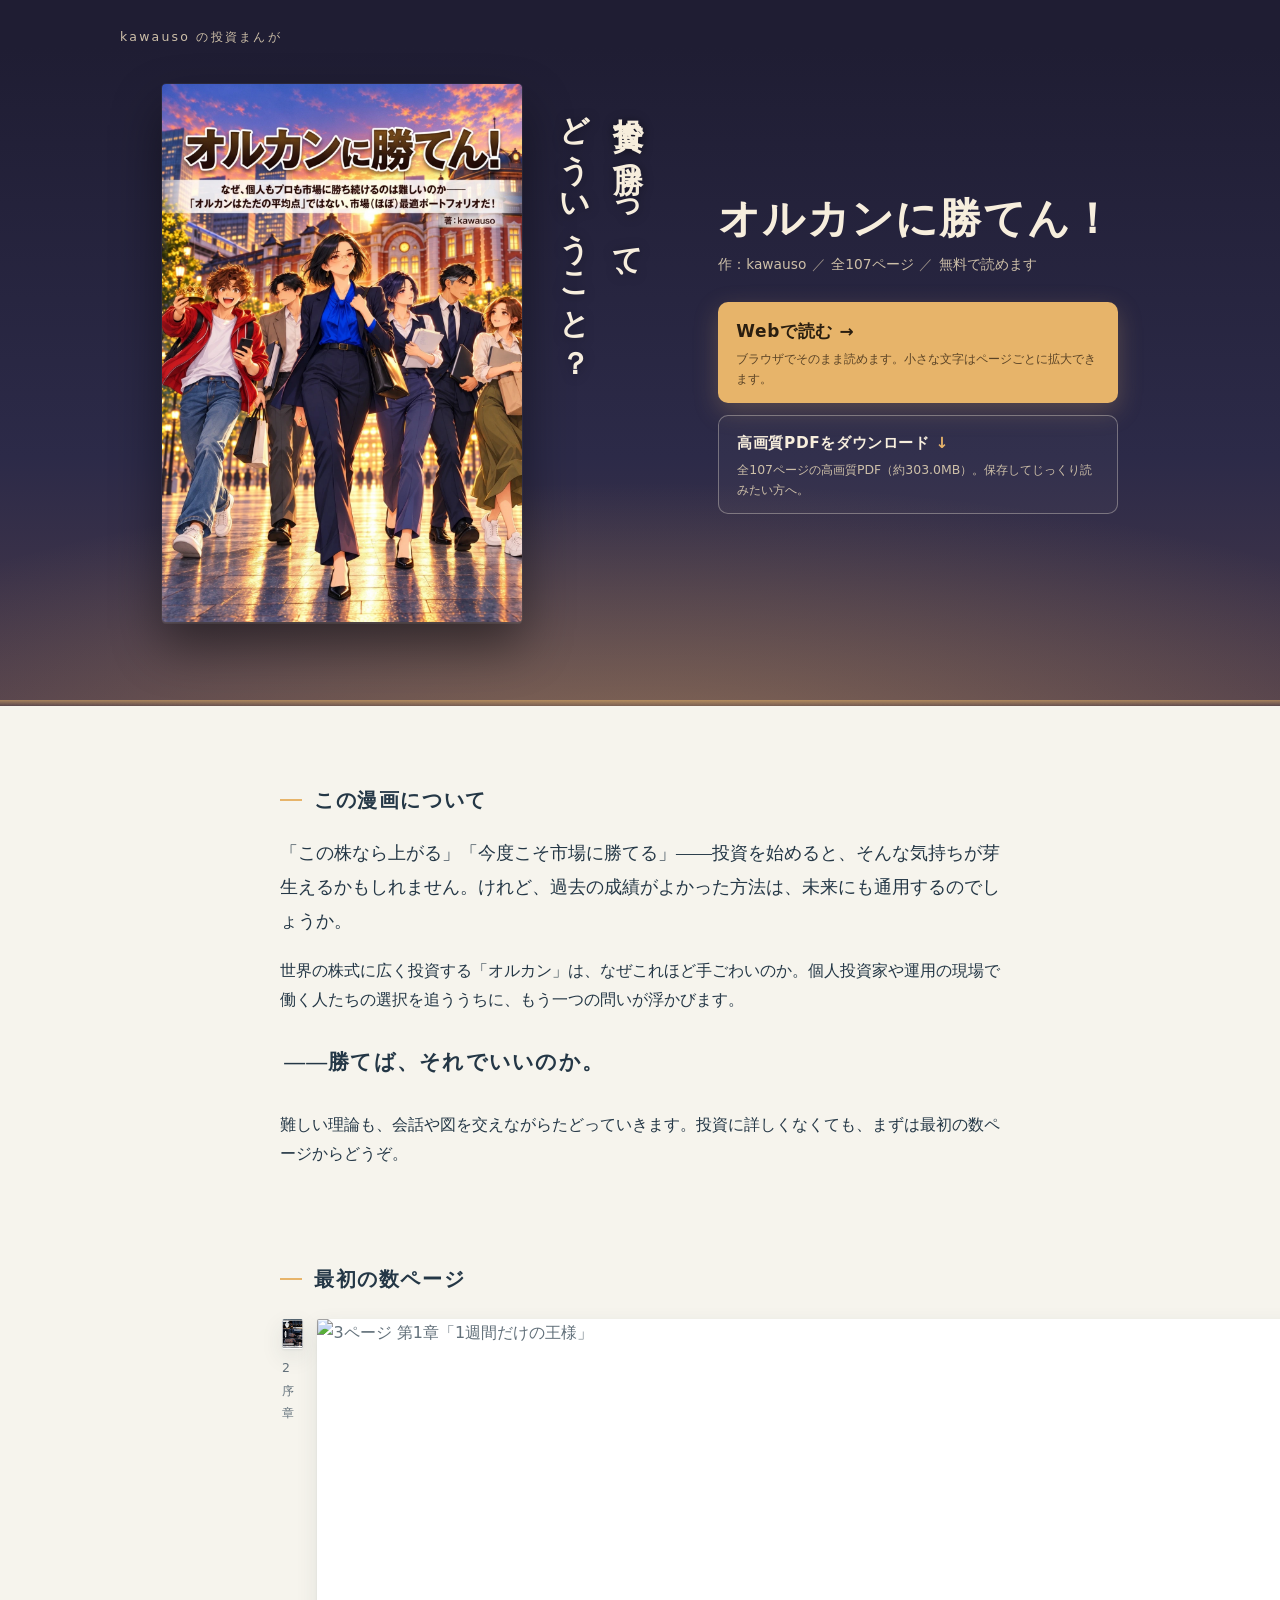
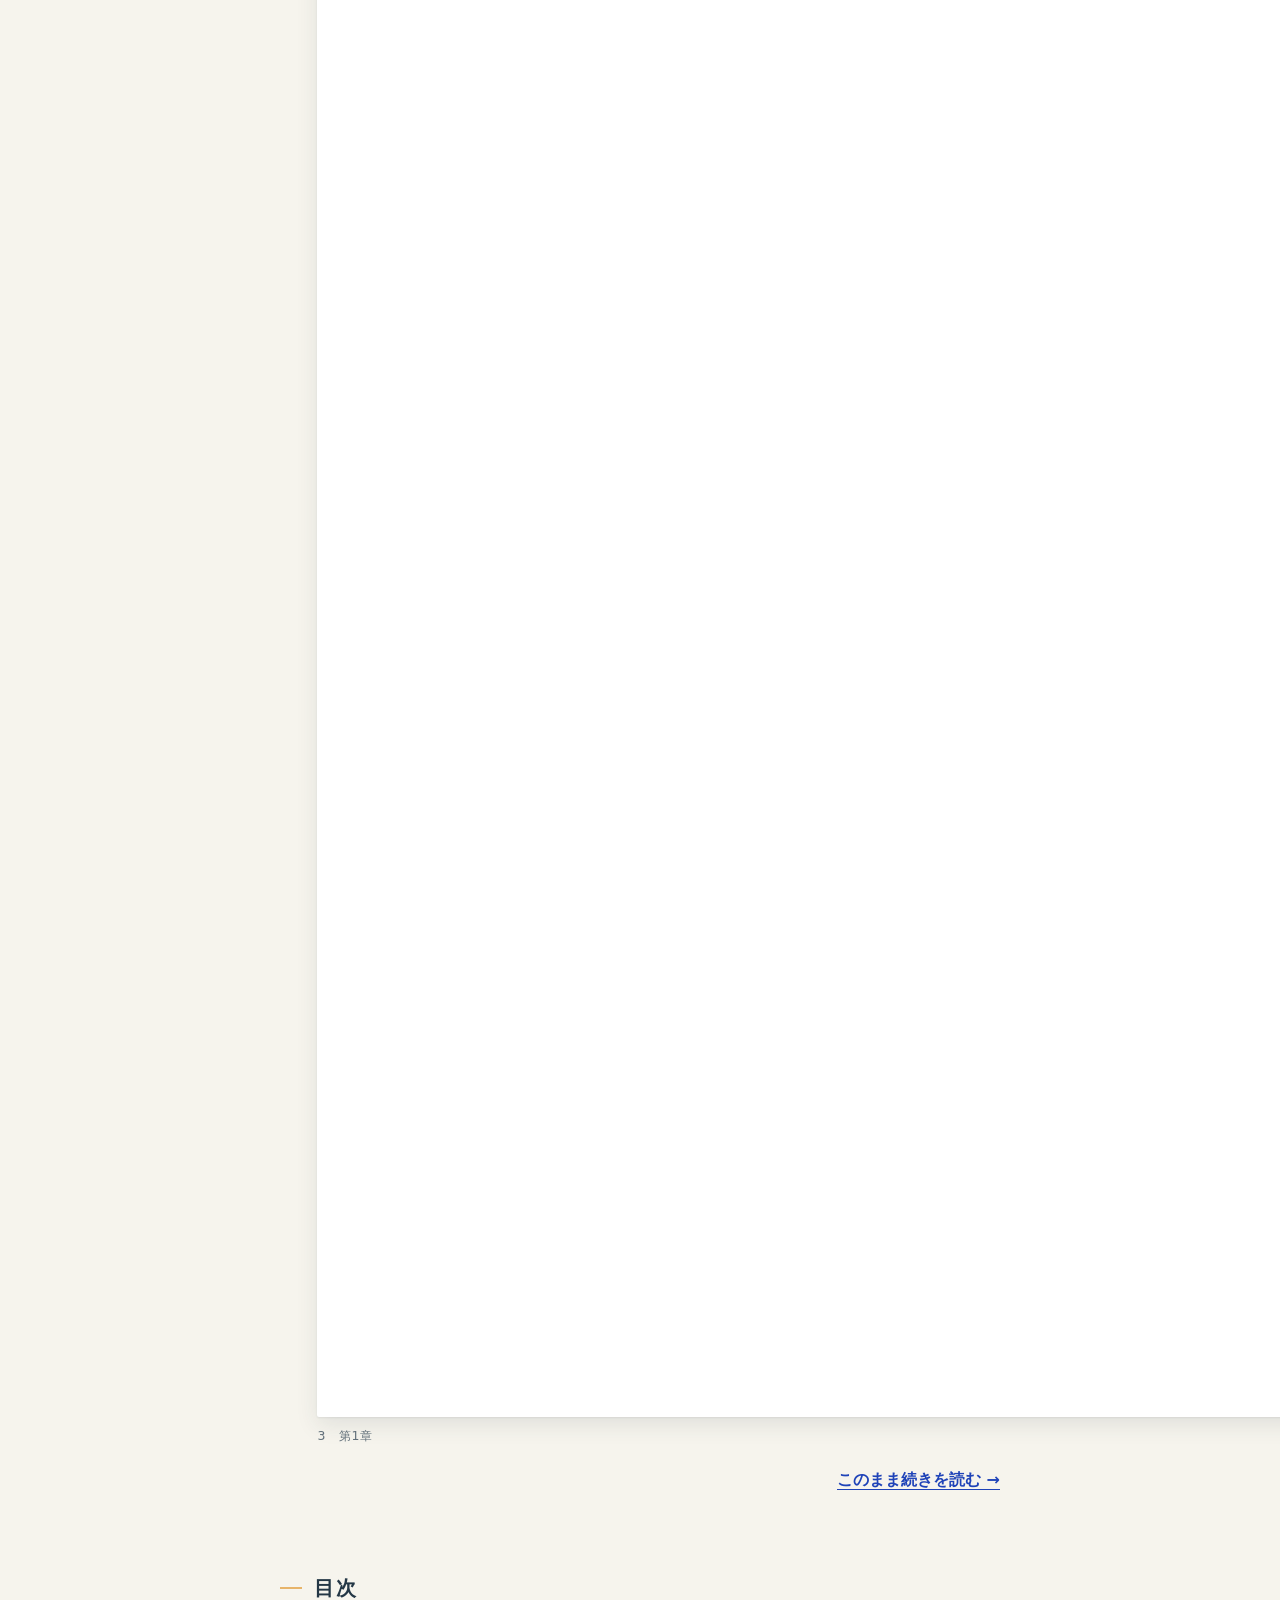
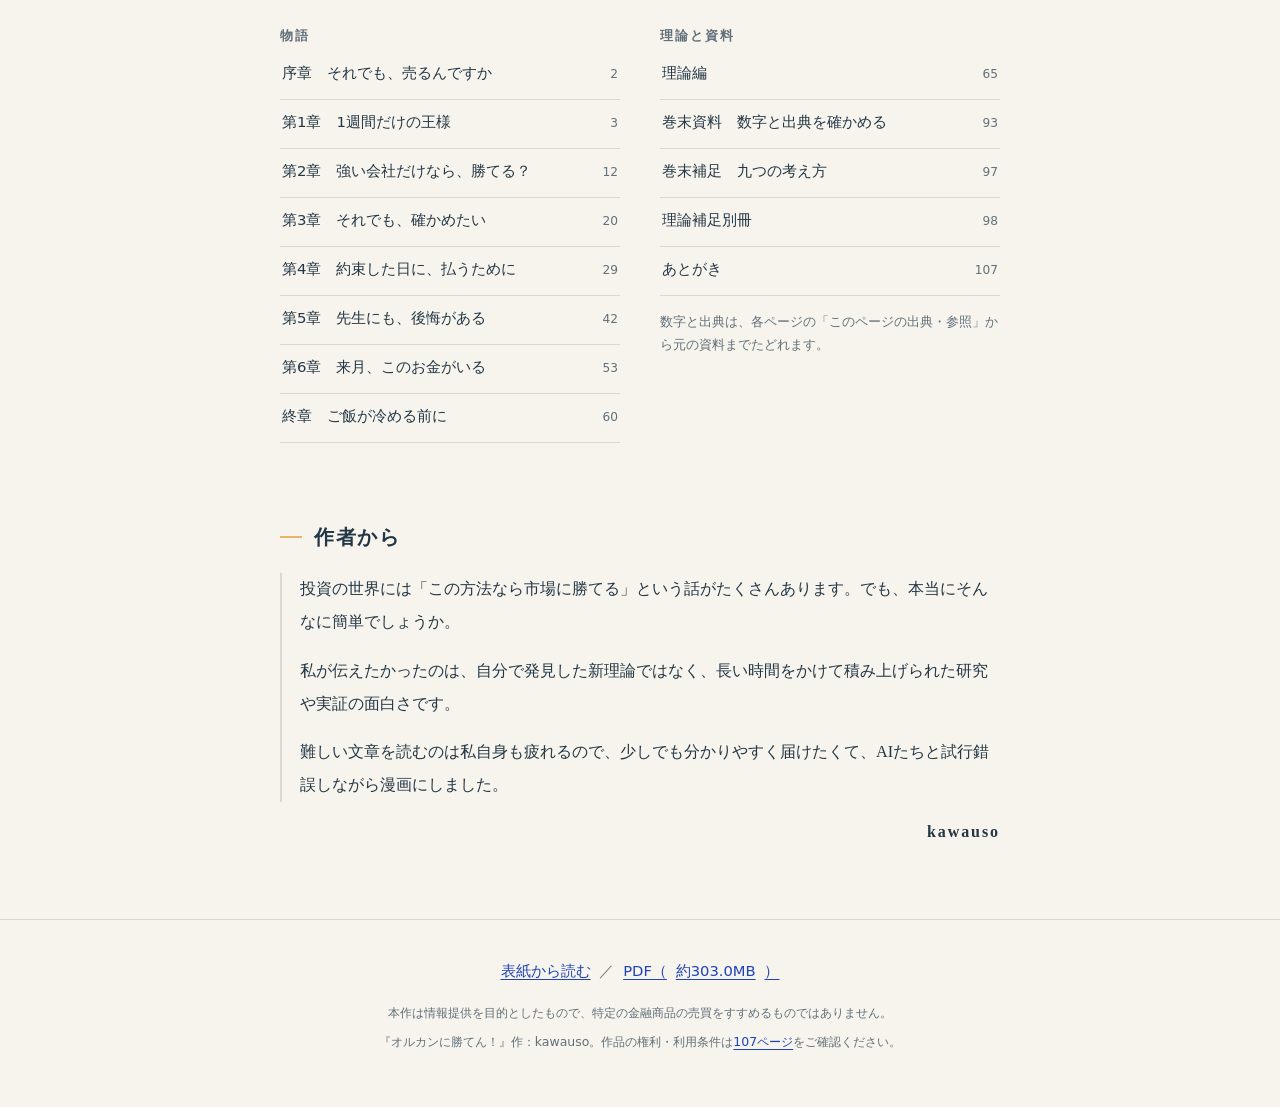
==== commit 3db276ad: "Stage v16 entry pages and checksums" ====
--- a/index.html
+++ b/index.html
@@ -30,7 +30,7 @@
     ここを書き換えれば、ページ内のすべてのリンクに反映されます。
   -->
   <script id="front-config" type="application/json">
-    { "reader": "read.html", "pdf": "https://github.com/kawauso9991/orukan-manga/releases/download/v15/orukan-v15-high-quality.pdf", "pdfSize": "約275.5MB", "version": "v8" }
+    { "reader": "read.html", "pdf": "https://github.com/kawauso9991/orukan-manga/releases/download/v16/orukan-v16-high-quality.pdf", "pdfSize": "約303.0MB", "version": "v8" }
   </script>
   <script>
     // 以前のURL（…/orukan-manga/#p=12 など）で来た人は、そのままビューアの該当ページへ。
@@ -76,9 +76,9 @@
           <a class="btn btn-quiet" id="restart-link" data-page="1" href="read.html#p=1" hidden>
             <span class="btn-label">最初から読む</span>
           </a>
-          <a class="btn btn-secondary" data-pdf href="https://github.com/kawauso9991/orukan-manga/releases/download/v15/orukan-v15-high-quality.pdf" download>
+          <a class="btn btn-secondary" data-pdf href="https://github.com/kawauso9991/orukan-manga/releases/download/v16/orukan-v16-high-quality.pdf" download>
             <span class="btn-label">高画質PDFをダウンロード</span>
-            <span class="btn-note">全107ページの高画質PDF（<span data-pdf-size>約275.5MB</span>）。保存してじっくり読みたい方へ。</span>
+            <span class="btn-note">全107ページの高画質PDF（<span data-pdf-size>約303.0MB</span>）。保存してじっくり読みたい方へ。</span>
           </a>
         </div>
       </div>
@@ -152,7 +152,7 @@
   </main>
 
   <footer class="footer">
-    <p class="footer-read"><a data-page="1" href="read.html#p=1">表紙から読む</a><span aria-hidden="true">／</span><a data-pdf href="https://github.com/kawauso9991/orukan-manga/releases/download/v15/orukan-v15-high-quality.pdf" download>PDF（<span data-pdf-size>約275.5MB</span>）</a></p>
+    <p class="footer-read"><a data-page="1" href="read.html#p=1">表紙から読む</a><span aria-hidden="true">／</span><a data-pdf href="https://github.com/kawauso9991/orukan-manga/releases/download/v16/orukan-v16-high-quality.pdf" download>PDF（<span data-pdf-size>約303.0MB</span>）</a></p>
     <p>本作は情報提供を目的としたもので、特定の金融商品の売買をすすめるものではありません。</p>
     <p>『オルカンに勝てん！』作：kawauso。作品の権利・利用条件は<a data-page="107" href="read.html#p=107">107ページ</a>をご確認ください。</p>
   </footer>
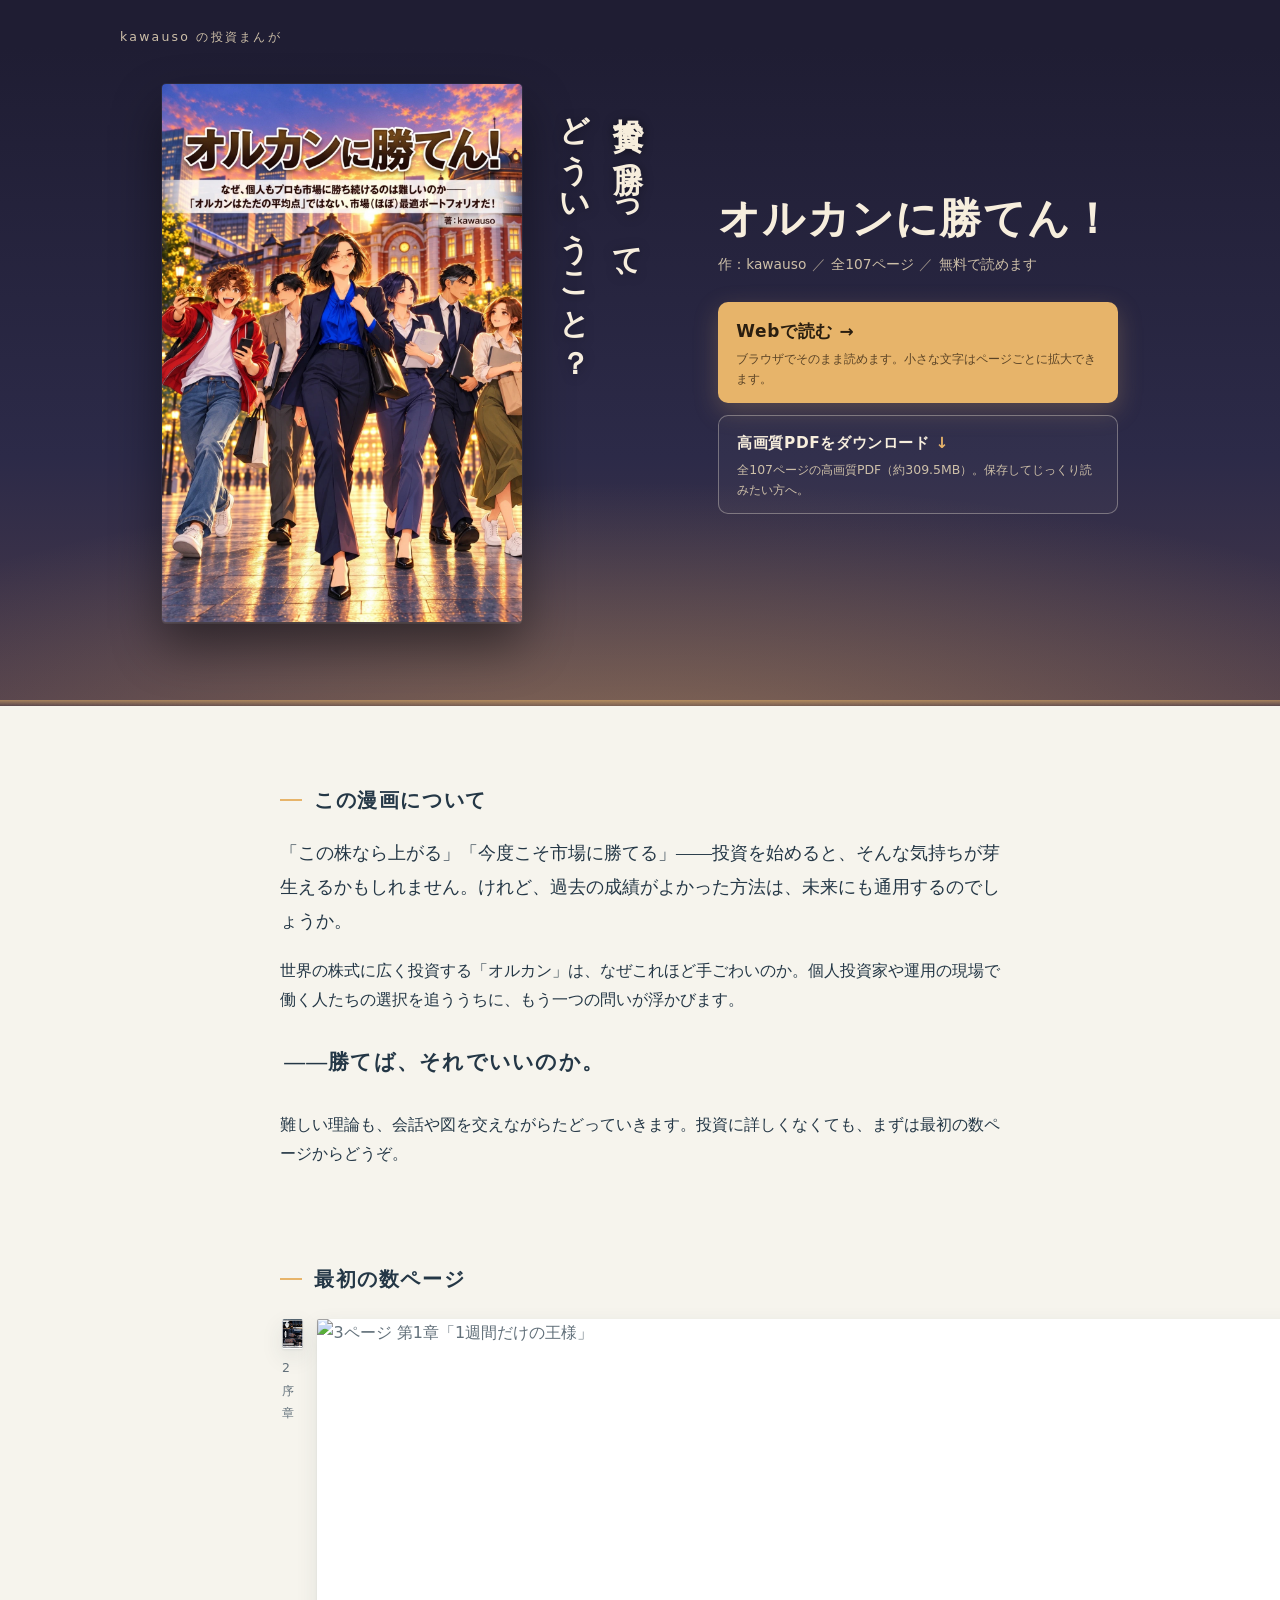
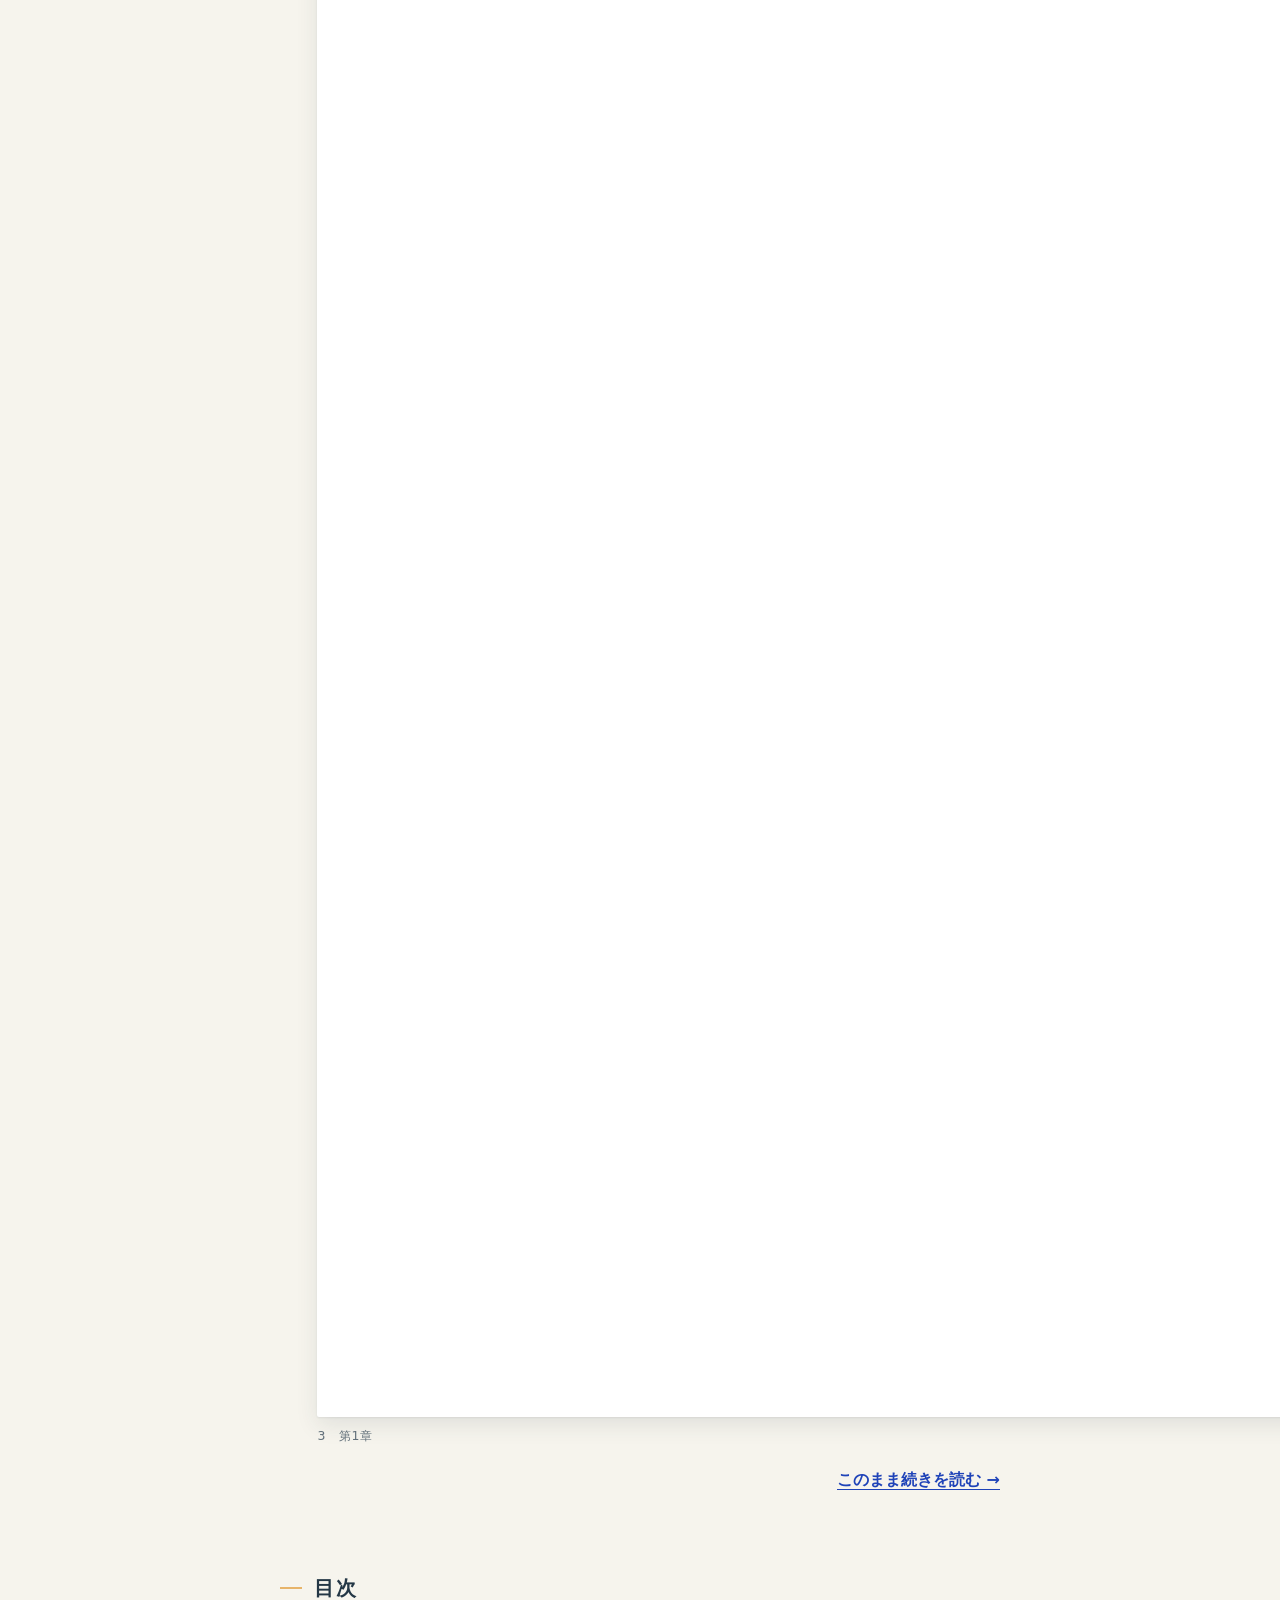
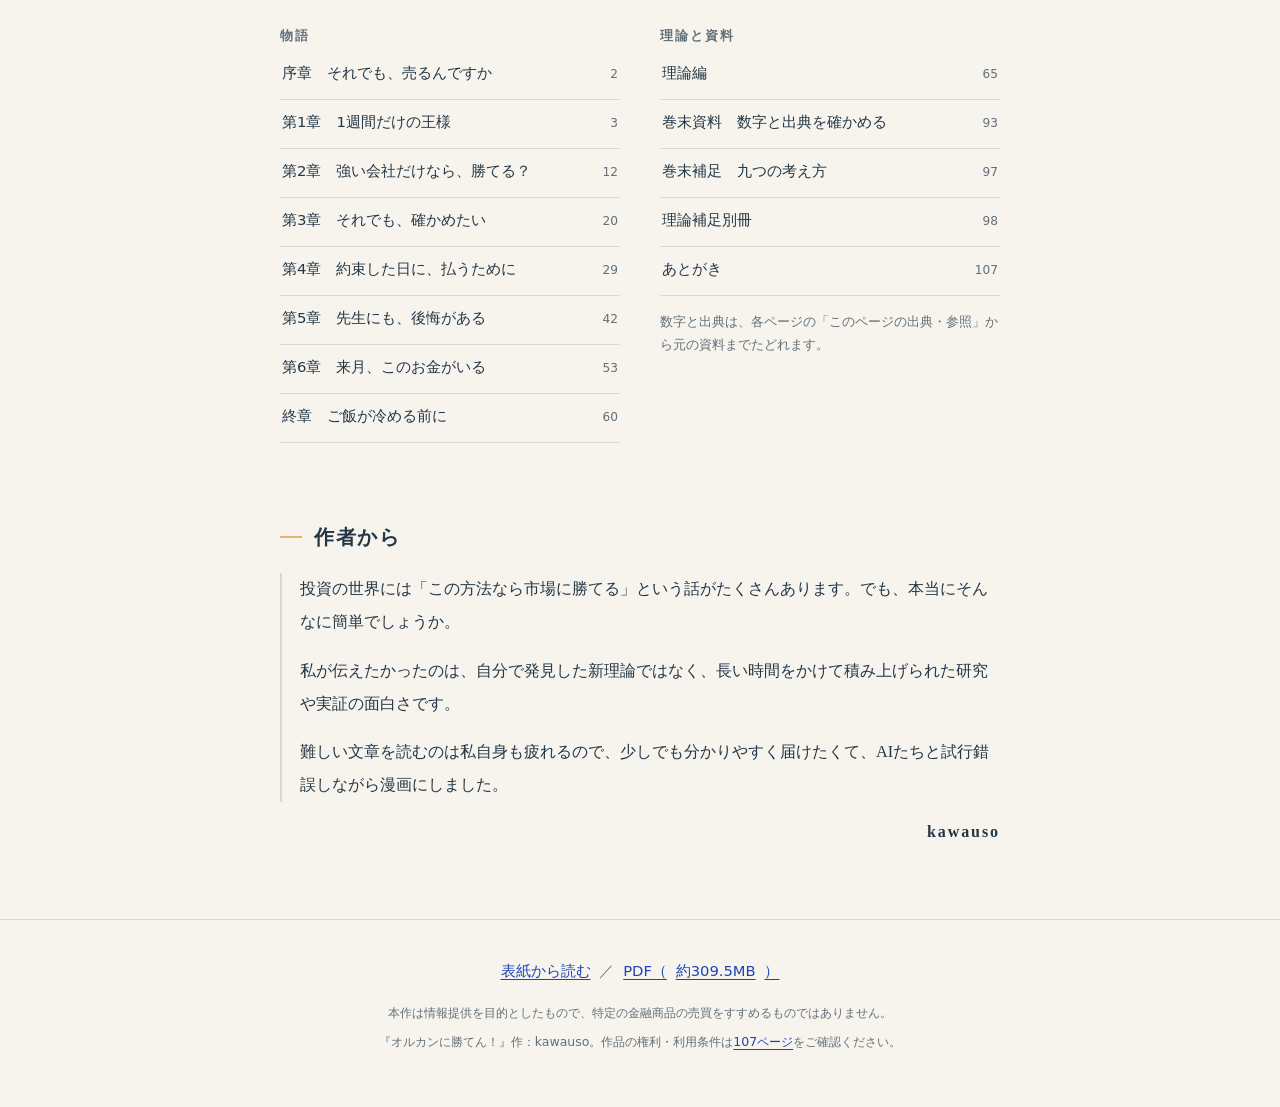
==== commit de351608: "Stage v17 entry pages and checksums" ====
--- a/index.html
+++ b/index.html
@@ -30,7 +30,7 @@
     ここを書き換えれば、ページ内のすべてのリンクに反映されます。
   -->
   <script id="front-config" type="application/json">
-    { "reader": "read.html", "pdf": "https://github.com/kawauso9991/orukan-manga/releases/download/v16/orukan-v16-high-quality.pdf", "pdfSize": "約303.0MB", "version": "v8" }
+    { "reader": "read.html", "pdf": "https://github.com/kawauso9991/orukan-manga/releases/download/v17/orukan-v17-high-quality.pdf", "pdfSize": "約309.5MB", "version": "v8" }
   </script>
   <script>
     // 以前のURL（…/orukan-manga/#p=12 など）で来た人は、そのままビューアの該当ページへ。
@@ -76,9 +76,9 @@
           <a class="btn btn-quiet" id="restart-link" data-page="1" href="read.html#p=1" hidden>
             <span class="btn-label">最初から読む</span>
           </a>
-          <a class="btn btn-secondary" data-pdf href="https://github.com/kawauso9991/orukan-manga/releases/download/v16/orukan-v16-high-quality.pdf" download>
+          <a class="btn btn-secondary" data-pdf href="https://github.com/kawauso9991/orukan-manga/releases/download/v17/orukan-v17-high-quality.pdf" download>
             <span class="btn-label">高画質PDFをダウンロード</span>
-            <span class="btn-note">全107ページの高画質PDF（<span data-pdf-size>約303.0MB</span>）。保存してじっくり読みたい方へ。</span>
+            <span class="btn-note">全107ページの高画質PDF（<span data-pdf-size>約309.5MB</span>）。保存してじっくり読みたい方へ。</span>
           </a>
         </div>
       </div>
@@ -152,7 +152,7 @@
   </main>
 
   <footer class="footer">
-    <p class="footer-read"><a data-page="1" href="read.html#p=1">表紙から読む</a><span aria-hidden="true">／</span><a data-pdf href="https://github.com/kawauso9991/orukan-manga/releases/download/v16/orukan-v16-high-quality.pdf" download>PDF（<span data-pdf-size>約303.0MB</span>）</a></p>
+    <p class="footer-read"><a data-page="1" href="read.html#p=1">表紙から読む</a><span aria-hidden="true">／</span><a data-pdf href="https://github.com/kawauso9991/orukan-manga/releases/download/v17/orukan-v17-high-quality.pdf" download>PDF（<span data-pdf-size>約309.5MB</span>）</a></p>
     <p>本作は情報提供を目的としたもので、特定の金融商品の売買をすすめるものではありません。</p>
     <p>『オルカンに勝てん！』作：kawauso。作品の権利・利用条件は<a data-page="107" href="read.html#p=107">107ページ</a>をご確認ください。</p>
   </footer>
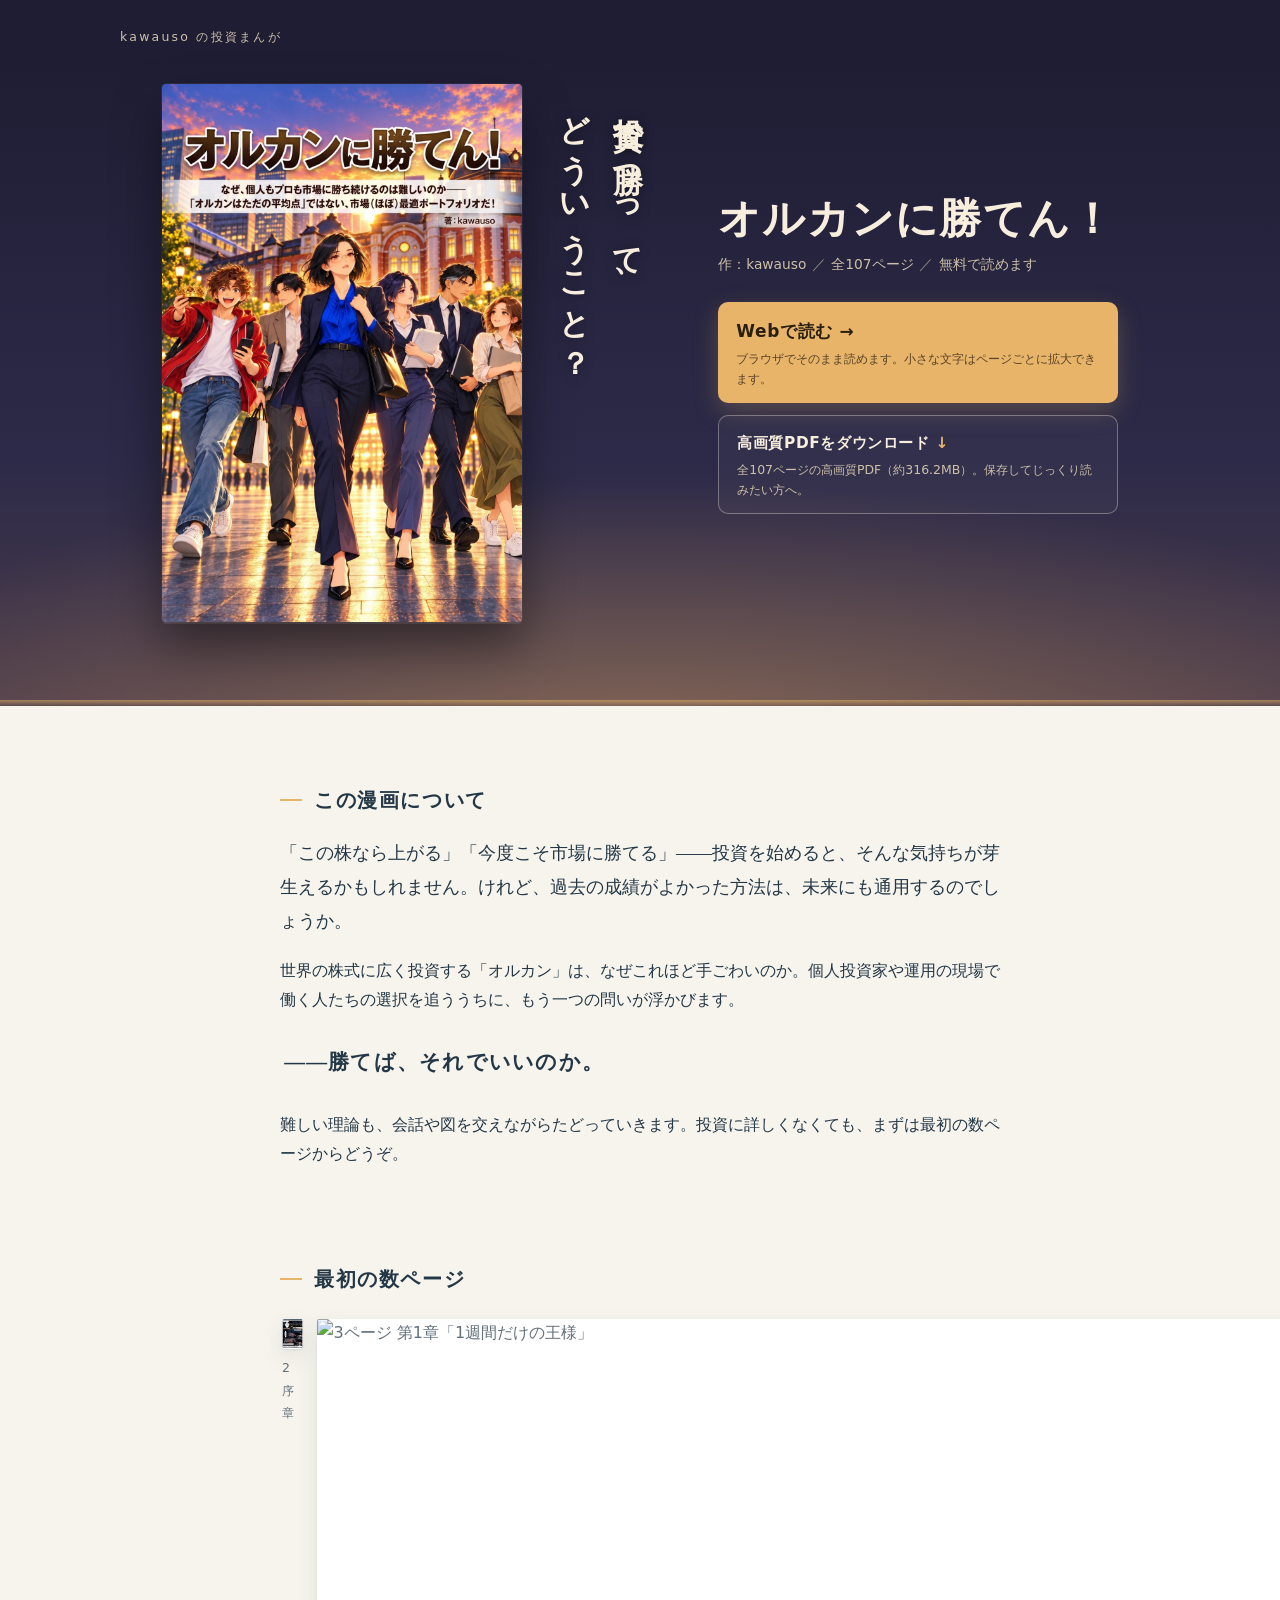
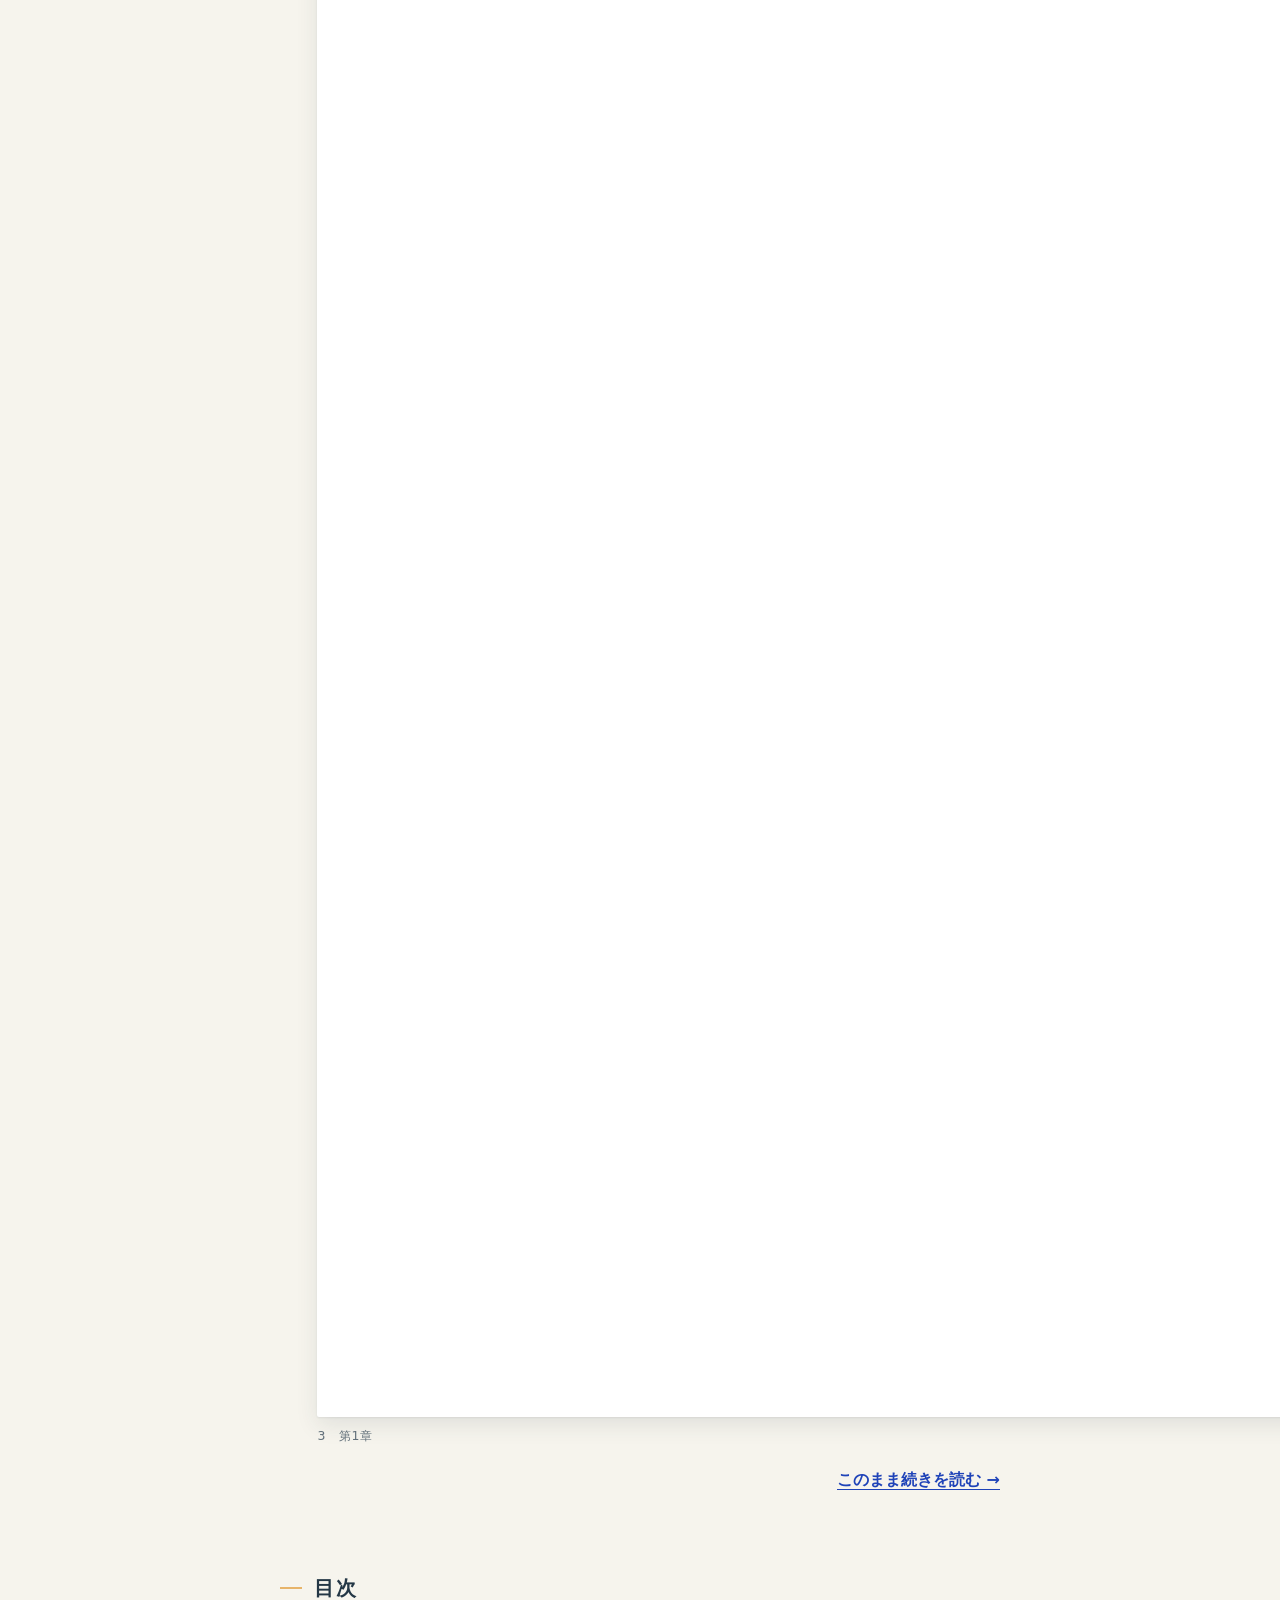
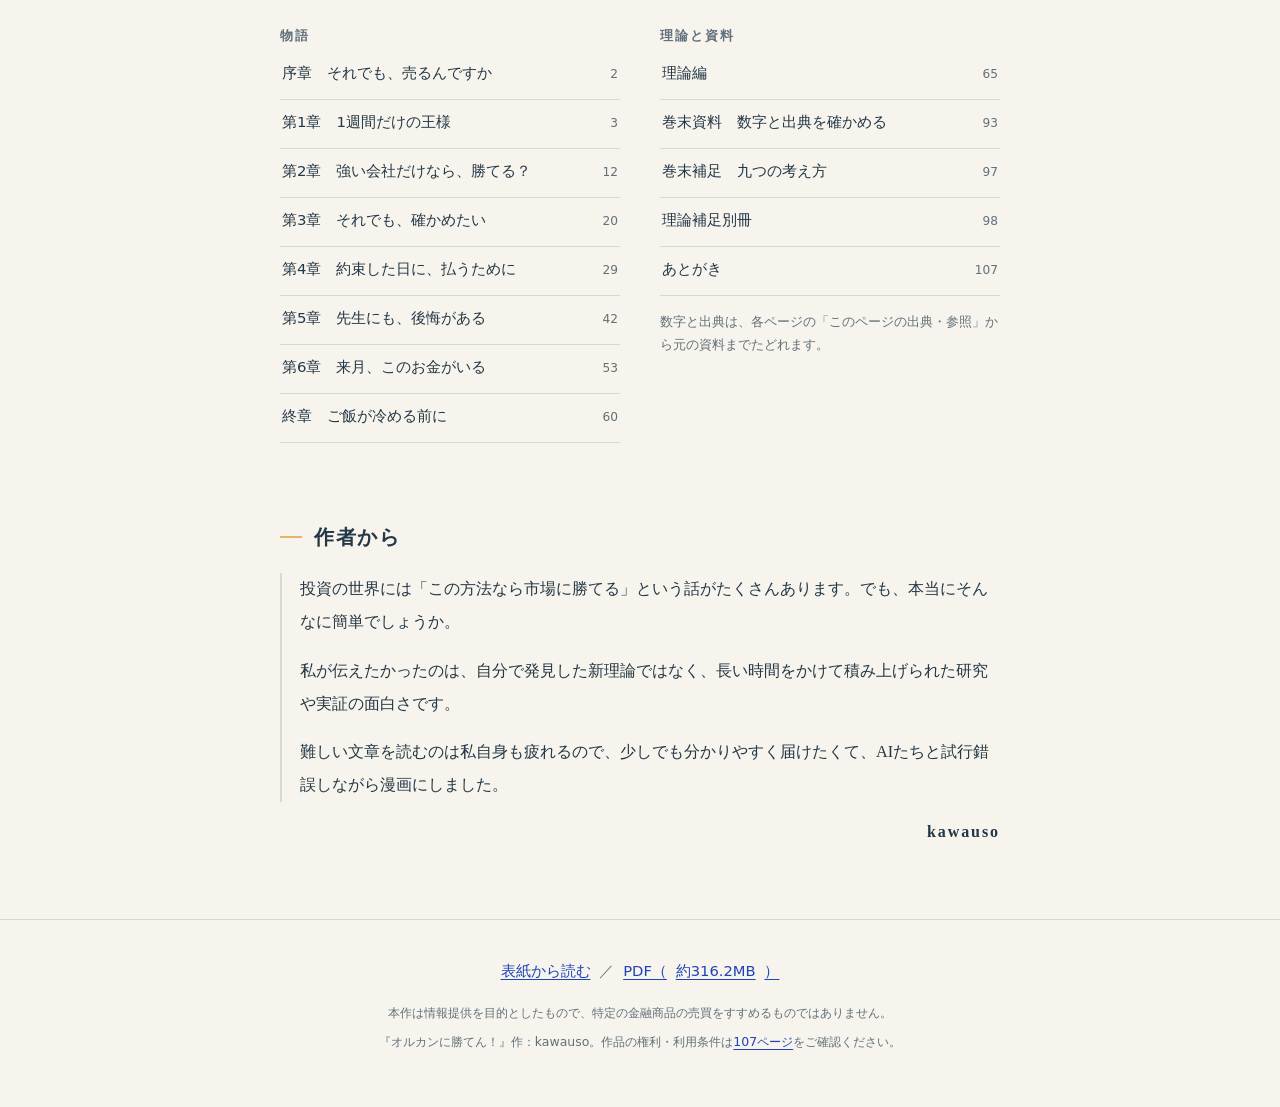
==== commit 78de4a38: "v18: publish approved P31, footer corrections and mobile menu close" ====
--- a/index.html
+++ b/index.html
@@ -1,188 +1,188 @@
-<!doctype html>
-<html lang="ja">
-<head>
-  <meta charset="utf-8">
-  <meta name="viewport" content="width=device-width, initial-scale=1">
-  <meta name="theme-color" content="#f6f4ed">
-  <title>オルカンに勝てん！｜kawauso の投資まんが</title>
-  <meta name="description" content="kawauso 作の投資まんが『オルカンに勝てん！』全107ページ。Webで無料で読めます。">
-  <meta property="og:title" content="オルカンに勝てん！">
-  <meta property="og:description" content="投資で勝つって、どういうこと？ 全107ページの投資まんが。Webで無料で読めます。">
-  <meta property="og:type" content="book">
-  <meta property="og:url" content="https://kawauso9991.github.io/orukan-manga/">
-  <meta property="og:image" content="https://kawauso9991.github.io/orukan-manga/assets/orukan-ogp.png">
-  <meta property="og:image:type" content="image/png">
-  <meta property="og:image:width" content="2400">
-  <meta property="og:image:height" content="1260">
-  <meta property="og:image:alt" content="『オルカンに勝てん！』全107ページ、Webで無料で読めます">
-  <meta name="twitter:card" content="summary_large_image">
-  <meta name="twitter:title" content="オルカンに勝てん！">
-  <meta name="twitter:description" content="投資で勝つって、どういうこと？ 全107ページの投資まんが。Webで無料で読めます。">
-  <meta name="twitter:image" content="https://kawauso9991.github.io/orukan-manga/assets/orukan-ogp.png">
-  <meta name="twitter:image:alt" content="『オルカンに勝てん！』全107ページ、Webで無料で読めます">
-  <link rel="icon" href="data:,">
-  <link rel="stylesheet" href="assets/front.css">
-
-  <!--
-    ▼ リンク先の設定
-    data-reader … 漫画ビューアのURL（例：read.html）。ページ指定は末尾に #p=番号 が付きます。
-    data-pdf    … PDFのURL
-    ここを書き換えれば、ページ内のすべてのリンクに反映されます。
-  -->
-  <script id="front-config" type="application/json">
-    { "reader": "read.html", "pdf": "https://github.com/kawauso9991/orukan-manga/releases/download/v17/orukan-v17-high-quality.pdf", "pdfSize": "約309.5MB", "version": "v8" }
-  </script>
-  <script>
-    // 以前のURL（…/orukan-manga/#p=12 など）で来た人は、そのままビューアの該当ページへ。
-    (function () {
-      try {
-        var cfg = JSON.parse(document.getElementById('front-config').textContent);
-        if (/^#p=/.test(location.hash)) {
-          var page = /^#p=[1-9]\d*$/.test(location.hash) ? Number(location.hash.slice(3)) : 0;
-          location.replace(cfg.reader + '#p=' + (Number.isSafeInteger(page) && page >= 1 && page <= 107 ? page : 1));
-        }
-      } catch (e) {}
-    })();
-  </script>
-</head>
-<body>
-  <a class="skip" href="#start">読み始める</a>
-
-  <header class="masthead">
-    <p class="masthead-label">kawauso の投資まんが</p>
-  </header>
-
-  <main>
-    <!-- ───────── 表紙とキャッチコピー ───────── -->
-    <section class="hero" aria-labelledby="title">
-      <div class="hero-book">
-        <a class="cover" data-page="1" href="read.html#p=1" aria-label="表紙から読む">
-          <img src="pages/normal/p001.webp" width="1200" height="1698" alt="『オルカンに勝てん！』表紙" fetchpriority="high">
-        </a>
-        <p class="catch" aria-hidden="true">投資で勝つって、<br>どういうこと？</p>
-      </div>
-
-      <div class="hero-text">
-        <p class="catch-flat">投資で勝つって、どういうこと？</p>
-        <h1 id="title">オルカンに勝てん！</h1>
-        <p class="meta">作：kawauso<span aria-hidden="true">／</span>全107ページ<span aria-hidden="true">／</span>無料で読めます</p>
-
-        <div class="actions" id="start">
-          <!-- 再訪した人には、ここが「続きから読む」に変わります（JSが使えるときのみ） -->
-          <a class="btn btn-primary" id="read-link" data-page="1" href="read.html#p=1">
-            <span class="btn-label" id="read-label">Webで読む</span>
-            <span class="btn-note" id="read-note">ブラウザでそのまま読めます。小さな文字はページごとに拡大できます。</span>
-          </a>
-          <a class="btn btn-quiet" id="restart-link" data-page="1" href="read.html#p=1" hidden>
-            <span class="btn-label">最初から読む</span>
-          </a>
-          <a class="btn btn-secondary" data-pdf href="https://github.com/kawauso9991/orukan-manga/releases/download/v17/orukan-v17-high-quality.pdf" download>
-            <span class="btn-label">高画質PDFをダウンロード</span>
-            <span class="btn-note">全107ページの高画質PDF（<span data-pdf-size>約309.5MB</span>）。保存してじっくり読みたい方へ。</span>
-          </a>
-        </div>
-      </div>
-    </section>
-
-    <!-- ───────── 紹介文 ───────── -->
-    <section class="about" aria-labelledby="about-title">
-      <h2 id="about-title" class="section-title">この漫画について</h2>
-      <!-- ▼ 紹介文（差し替えはこの <div> の中だけ） -->
-      <div class="about-text">
-        <p>「この株なら上がる」「今度こそ市場に勝てる」――投資を始めると、そんな気持ちが芽生えるかもしれません。けれど、過去の成績がよかった方法は、未来にも通用するのでしょうか。</p>
-        <p>世界の株式に広く投資する「オルカン」は、なぜこれほど手ごわいのか。個人投資家や運用の現場で働く人たちの選択を追ううちに、もう一つの問いが浮かびます。</p>
-        <p class="about-question">――勝てば、それでいいのか。</p>
-        <p>難しい理論も、会話や図を交えながらたどっていきます。投資に詳しくなくても、まずは最初の数ページからどうぞ。</p>
-      </div>
-    </section>
-
-    <!-- ───────── 最初の数ページ ───────── -->
-    <section class="peek" aria-labelledby="peek-title">
-      <h2 id="peek-title" class="section-title">最初の数ページ</h2>
-      <ol class="peek-row">
-        <li><a data-page="2" href="read.html#p=2"><img src="pages/normal/p002.webp" width="1200" height="1698" loading="lazy" alt="2ページ 序章「それでも、売るんですか」"><span>2　序章</span></a></li>
-        <li><a data-page="3" href="read.html#p=3"><img src="pages/normal/p003.webp" width="1200" height="1698" loading="lazy" alt="3ページ 第1章「1週間だけの王様」"><span>3　第1章</span></a></li>
-        <li><a data-page="4" href="read.html#p=4"><img src="pages/normal/p004.webp" width="1200" height="1698" loading="lazy" alt="4ページ"><span>4</span></a></li>
-      </ol>
-      <p class="peek-more"><a data-page="2" href="read.html#p=2">このまま続きを読む →</a></p>
-    </section>
-
-    <!-- ───────── 目次 ───────── -->
-    <section class="toc" aria-labelledby="toc-title">
-      <h2 id="toc-title" class="section-title">目次</h2>
-      <div class="toc-cols">
-        <div>
-          <h3>物語</h3>
-          <ol>
-            <li><a data-page="2" href="read.html#p=2">序章　それでも、売るんですか<small>2</small></a></li>
-            <li><a data-page="3" href="read.html#p=3">第1章　1週間だけの王様<small>3</small></a></li>
-            <li><a data-page="12" href="read.html#p=12">第2章　強い会社だけなら、勝てる？<small>12</small></a></li>
-            <li><a data-page="20" href="read.html#p=20">第3章　それでも、確かめたい<small>20</small></a></li>
-            <li><a data-page="29" href="read.html#p=29">第4章　約束した日に、払うために<small>29</small></a></li>
-            <li><a data-page="42" href="read.html#p=42">第5章　先生にも、後悔がある<small>42</small></a></li>
-            <li><a data-page="53" href="read.html#p=53">第6章　来月、このお金がいる<small>53</small></a></li>
-            <li><a data-page="60" href="read.html#p=60">終章　ご飯が冷める前に<small>60</small></a></li>
-          </ol>
-        </div>
-        <div>
-          <h3>理論と資料</h3>
-          <ol>
-            <li><a data-page="65" href="read.html#p=65">理論編<small>65</small></a></li>
-            <li><a data-page="93" href="read.html#p=93">巻末資料　数字と出典を確かめる<small>93</small></a></li>
-            <li><a data-page="97" href="read.html#p=97">巻末補足　九つの考え方<small>97</small></a></li>
-            <li><a data-page="98" href="read.html#p=98">理論補足別冊<small>98</small></a></li>
-            <li><a data-page="107" href="read.html#p=107">あとがき<small>107</small></a></li>
-          </ol>
-          <p class="toc-note">数字と出典は、各ページの「このページの出典・参照」から元の資料までたどれます。</p>
-        </div>
-      </div>
-    </section>
-
-    <!-- ───────── 作者から ───────── -->
-    <section class="note" aria-labelledby="note-title">
-      <h2 id="note-title" class="section-title">作者から</h2>
-      <!-- ▼ 作者の一言（差し替えはこの <div> の中だけ） -->
-      <div class="note-text">
-        <p>投資の世界には「この方法なら市場に勝てる」という話がたくさんあります。でも、本当にそんなに簡単でしょうか。</p>
-        <p>私が伝えたかったのは、自分で発見した新理論ではなく、長い時間をかけて積み上げられた研究や実証の面白さです。</p>
-        <p>難しい文章を読むのは私自身も疲れるので、少しでも分かりやすく届けたくて、AIたちと試行錯誤しながら漫画にしました。</p>
-      </div>
-      <p class="sign">kawauso</p>
-    </section>
-  </main>
-
-  <footer class="footer">
-    <p class="footer-read"><a data-page="1" href="read.html#p=1">表紙から読む</a><span aria-hidden="true">／</span><a data-pdf href="https://github.com/kawauso9991/orukan-manga/releases/download/v17/orukan-v17-high-quality.pdf" download>PDF（<span data-pdf-size>約309.5MB</span>）</a></p>
-    <p>本作は情報提供を目的としたもので、特定の金融商品の売買をすすめるものではありません。</p>
-    <p>『オルカンに勝てん！』作：kawauso。作品の権利・利用条件は<a data-page="107" href="read.html#p=107">107ページ</a>をご確認ください。</p>
-  </footer>
-
-  <script>
-  (function () {
-    var cfg;
-    try { cfg = JSON.parse(document.getElementById('front-config').textContent); } catch (e) { return; }
-
-    // リンク先を設定値にそろえる
-    document.querySelectorAll('[data-page]').forEach(function (a) {
-      a.href = cfg.reader + '#p=' + a.getAttribute('data-page');
-    });
-    document.querySelectorAll('[data-pdf]').forEach(function (a) { a.href = cfg.pdf; });
-    document.querySelectorAll('[data-pdf-size]').forEach(function (s) { s.textContent = cfg.pdfSize; });
-
-    // 前回の読書位置（ビューアが保存しているもの）があれば「続きから読む」に
-    var saved = null;
-    try { saved = JSON.parse(localStorage.getItem('orukan-manga:reading') || 'null'); } catch (e) {}
-    if (saved && saved.version === cfg.version && Number.isInteger(saved.page) && saved.page >= 1 && saved.page <= 107 && typeof saved.offset === 'number' && Number.isFinite(saved.offset) && saved.offset >= 0 && saved.offset <= 1 && (saved.page > 1 || saved.offset > 0)) {
-      var chapters = [[2,'序章'],[3,'第1章'],[12,'第2章'],[20,'第3章'],[29,'第4章'],[42,'第5章'],[53,'第6章'],[60,'終章'],[65,'理論編'],[93,'巻末資料'],[98,'理論補足別冊'],[107,'あとがき']];
-      var where = '';
-      chapters.forEach(function (c) { if (saved.page >= c[0]) where = c[1]; });
-      var link = document.getElementById('read-link');
-      link.href = cfg.reader; // ページ指定なしで開くと、ビューアが保存位置（ページ内のスクロール位置まで）から再開する
-      document.getElementById('read-label').textContent = '続きから読む';
-      document.getElementById('read-note').textContent = saved.page + 'ページ' + (where ? '（' + where + '）' : '') + 'から再開します。';
-      document.getElementById('restart-link').hidden = false;
-    }
-  })();
-  </script>
-</body>
-</html>
+<!doctype html>
+<html lang="ja">
+<head>
+  <meta charset="utf-8">
+  <meta name="viewport" content="width=device-width, initial-scale=1">
+  <meta name="theme-color" content="#f6f4ed">
+  <title>オルカンに勝てん！｜kawauso の投資まんが</title>
+  <meta name="description" content="kawauso 作の投資まんが『オルカンに勝てん！』全107ページ。Webで無料で読めます。">
+  <meta property="og:title" content="オルカンに勝てん！">
+  <meta property="og:description" content="投資で勝つって、どういうこと？ 全107ページの投資まんが。Webで無料で読めます。">
+  <meta property="og:type" content="book">
+  <meta property="og:url" content="https://kawauso9991.github.io/orukan-manga/">
+  <meta property="og:image" content="https://kawauso9991.github.io/orukan-manga/assets/orukan-ogp.png">
+  <meta property="og:image:type" content="image/png">
+  <meta property="og:image:width" content="2400">
+  <meta property="og:image:height" content="1260">
+  <meta property="og:image:alt" content="『オルカンに勝てん！』全107ページ、Webで無料で読めます">
+  <meta name="twitter:card" content="summary_large_image">
+  <meta name="twitter:title" content="オルカンに勝てん！">
+  <meta name="twitter:description" content="投資で勝つって、どういうこと？ 全107ページの投資まんが。Webで無料で読めます。">
+  <meta name="twitter:image" content="https://kawauso9991.github.io/orukan-manga/assets/orukan-ogp.png">
+  <meta name="twitter:image:alt" content="『オルカンに勝てん！』全107ページ、Webで無料で読めます">
+  <link rel="icon" href="data:,">
+  <link rel="stylesheet" href="assets/front.css">
+
+  <!--
+    ▼ リンク先の設定
+    data-reader … 漫画ビューアのURL（例：read.html）。ページ指定は末尾に #p=番号 が付きます。
+    data-pdf    … PDFのURL
+    ここを書き換えれば、ページ内のすべてのリンクに反映されます。
+  -->
+  <script id="front-config" type="application/json">
+    { "reader": "read.html", "pdf": "https://github.com/kawauso9991/orukan-manga/releases/download/v18/orukan-v18-high-quality.pdf", "pdfSize": "約316.2MB", "version": "v8" }
+  </script>
+  <script>
+    // 以前のURL（…/orukan-manga/#p=12 など）で来た人は、そのままビューアの該当ページへ。
+    (function () {
+      try {
+        var cfg = JSON.parse(document.getElementById('front-config').textContent);
+        if (/^#p=/.test(location.hash)) {
+          var page = /^#p=[1-9]\d*$/.test(location.hash) ? Number(location.hash.slice(3)) : 0;
+          location.replace(cfg.reader + '#p=' + (Number.isSafeInteger(page) && page >= 1 && page <= 107 ? page : 1));
+        }
+      } catch (e) {}
+    })();
+  </script>
+</head>
+<body>
+  <a class="skip" href="#start">読み始める</a>
+
+  <header class="masthead">
+    <p class="masthead-label">kawauso の投資まんが</p>
+  </header>
+
+  <main>
+    <!-- ───────── 表紙とキャッチコピー ───────── -->
+    <section class="hero" aria-labelledby="title">
+      <div class="hero-book">
+        <a class="cover" data-page="1" href="read.html#p=1" aria-label="表紙から読む">
+          <img src="pages/normal/p001.webp" width="1200" height="1698" alt="『オルカンに勝てん！』表紙" fetchpriority="high">
+        </a>
+        <p class="catch" aria-hidden="true">投資で勝つって、<br>どういうこと？</p>
+      </div>
+
+      <div class="hero-text">
+        <p class="catch-flat">投資で勝つって、どういうこと？</p>
+        <h1 id="title">オルカンに勝てん！</h1>
+        <p class="meta">作：kawauso<span aria-hidden="true">／</span>全107ページ<span aria-hidden="true">／</span>無料で読めます</p>
+
+        <div class="actions" id="start">
+          <!-- 再訪した人には、ここが「続きから読む」に変わります（JSが使えるときのみ） -->
+          <a class="btn btn-primary" id="read-link" data-page="1" href="read.html#p=1">
+            <span class="btn-label" id="read-label">Webで読む</span>
+            <span class="btn-note" id="read-note">ブラウザでそのまま読めます。小さな文字はページごとに拡大できます。</span>
+          </a>
+          <a class="btn btn-quiet" id="restart-link" data-page="1" href="read.html#p=1" hidden>
+            <span class="btn-label">最初から読む</span>
+          </a>
+          <a class="btn btn-secondary" data-pdf href="https://github.com/kawauso9991/orukan-manga/releases/download/v18/orukan-v18-high-quality.pdf" download>
+            <span class="btn-label">高画質PDFをダウンロード</span>
+            <span class="btn-note">全107ページの高画質PDF（<span data-pdf-size>約316.2MB</span>）。保存してじっくり読みたい方へ。</span>
+          </a>
+        </div>
+      </div>
+    </section>
+
+    <!-- ───────── 紹介文 ───────── -->
+    <section class="about" aria-labelledby="about-title">
+      <h2 id="about-title" class="section-title">この漫画について</h2>
+      <!-- ▼ 紹介文（差し替えはこの <div> の中だけ） -->
+      <div class="about-text">
+        <p>「この株なら上がる」「今度こそ市場に勝てる」――投資を始めると、そんな気持ちが芽生えるかもしれません。けれど、過去の成績がよかった方法は、未来にも通用するのでしょうか。</p>
+        <p>世界の株式に広く投資する「オルカン」は、なぜこれほど手ごわいのか。個人投資家や運用の現場で働く人たちの選択を追ううちに、もう一つの問いが浮かびます。</p>
+        <p class="about-question">――勝てば、それでいいのか。</p>
+        <p>難しい理論も、会話や図を交えながらたどっていきます。投資に詳しくなくても、まずは最初の数ページからどうぞ。</p>
+      </div>
+    </section>
+
+    <!-- ───────── 最初の数ページ ───────── -->
+    <section class="peek" aria-labelledby="peek-title">
+      <h2 id="peek-title" class="section-title">最初の数ページ</h2>
+      <ol class="peek-row">
+        <li><a data-page="2" href="read.html#p=2"><img src="pages/normal/p002.webp" width="1200" height="1698" loading="lazy" alt="2ページ 序章「それでも、売るんですか」"><span>2　序章</span></a></li>
+        <li><a data-page="3" href="read.html#p=3"><img src="pages/normal/p003.webp" width="1200" height="1698" loading="lazy" alt="3ページ 第1章「1週間だけの王様」"><span>3　第1章</span></a></li>
+        <li><a data-page="4" href="read.html#p=4"><img src="pages/normal/p004.webp" width="1200" height="1698" loading="lazy" alt="4ページ"><span>4</span></a></li>
+      </ol>
+      <p class="peek-more"><a data-page="2" href="read.html#p=2">このまま続きを読む →</a></p>
+    </section>
+
+    <!-- ───────── 目次 ───────── -->
+    <section class="toc" aria-labelledby="toc-title">
+      <h2 id="toc-title" class="section-title">目次</h2>
+      <div class="toc-cols">
+        <div>
+          <h3>物語</h3>
+          <ol>
+            <li><a data-page="2" href="read.html#p=2">序章　それでも、売るんですか<small>2</small></a></li>
+            <li><a data-page="3" href="read.html#p=3">第1章　1週間だけの王様<small>3</small></a></li>
+            <li><a data-page="12" href="read.html#p=12">第2章　強い会社だけなら、勝てる？<small>12</small></a></li>
+            <li><a data-page="20" href="read.html#p=20">第3章　それでも、確かめたい<small>20</small></a></li>
+            <li><a data-page="29" href="read.html#p=29">第4章　約束した日に、払うために<small>29</small></a></li>
+            <li><a data-page="42" href="read.html#p=42">第5章　先生にも、後悔がある<small>42</small></a></li>
+            <li><a data-page="53" href="read.html#p=53">第6章　来月、このお金がいる<small>53</small></a></li>
+            <li><a data-page="60" href="read.html#p=60">終章　ご飯が冷める前に<small>60</small></a></li>
+          </ol>
+        </div>
+        <div>
+          <h3>理論と資料</h3>
+          <ol>
+            <li><a data-page="65" href="read.html#p=65">理論編<small>65</small></a></li>
+            <li><a data-page="93" href="read.html#p=93">巻末資料　数字と出典を確かめる<small>93</small></a></li>
+            <li><a data-page="97" href="read.html#p=97">巻末補足　九つの考え方<small>97</small></a></li>
+            <li><a data-page="98" href="read.html#p=98">理論補足別冊<small>98</small></a></li>
+            <li><a data-page="107" href="read.html#p=107">あとがき<small>107</small></a></li>
+          </ol>
+          <p class="toc-note">数字と出典は、各ページの「このページの出典・参照」から元の資料までたどれます。</p>
+        </div>
+      </div>
+    </section>
+
+    <!-- ───────── 作者から ───────── -->
+    <section class="note" aria-labelledby="note-title">
+      <h2 id="note-title" class="section-title">作者から</h2>
+      <!-- ▼ 作者の一言（差し替えはこの <div> の中だけ） -->
+      <div class="note-text">
+        <p>投資の世界には「この方法なら市場に勝てる」という話がたくさんあります。でも、本当にそんなに簡単でしょうか。</p>
+        <p>私が伝えたかったのは、自分で発見した新理論ではなく、長い時間をかけて積み上げられた研究や実証の面白さです。</p>
+        <p>難しい文章を読むのは私自身も疲れるので、少しでも分かりやすく届けたくて、AIたちと試行錯誤しながら漫画にしました。</p>
+      </div>
+      <p class="sign">kawauso</p>
+    </section>
+  </main>
+
+  <footer class="footer">
+    <p class="footer-read"><a data-page="1" href="read.html#p=1">表紙から読む</a><span aria-hidden="true">／</span><a data-pdf href="https://github.com/kawauso9991/orukan-manga/releases/download/v18/orukan-v18-high-quality.pdf" download>PDF（<span data-pdf-size>約316.2MB</span>）</a></p>
+    <p>本作は情報提供を目的としたもので、特定の金融商品の売買をすすめるものではありません。</p>
+    <p>『オルカンに勝てん！』作：kawauso。作品の権利・利用条件は<a data-page="107" href="read.html#p=107">107ページ</a>をご確認ください。</p>
+  </footer>
+
+  <script>
+  (function () {
+    var cfg;
+    try { cfg = JSON.parse(document.getElementById('front-config').textContent); } catch (e) { return; }
+
+    // リンク先を設定値にそろえる
+    document.querySelectorAll('[data-page]').forEach(function (a) {
+      a.href = cfg.reader + '#p=' + a.getAttribute('data-page');
+    });
+    document.querySelectorAll('[data-pdf]').forEach(function (a) { a.href = cfg.pdf; });
+    document.querySelectorAll('[data-pdf-size]').forEach(function (s) { s.textContent = cfg.pdfSize; });
+
+    // 前回の読書位置（ビューアが保存しているもの）があれば「続きから読む」に
+    var saved = null;
+    try { saved = JSON.parse(localStorage.getItem('orukan-manga:reading') || 'null'); } catch (e) {}
+    if (saved && saved.version === cfg.version && Number.isInteger(saved.page) && saved.page >= 1 && saved.page <= 107 && typeof saved.offset === 'number' && Number.isFinite(saved.offset) && saved.offset >= 0 && saved.offset <= 1 && (saved.page > 1 || saved.offset > 0)) {
+      var chapters = [[2,'序章'],[3,'第1章'],[12,'第2章'],[20,'第3章'],[29,'第4章'],[42,'第5章'],[53,'第6章'],[60,'終章'],[65,'理論編'],[93,'巻末資料'],[98,'理論補足別冊'],[107,'あとがき']];
+      var where = '';
+      chapters.forEach(function (c) { if (saved.page >= c[0]) where = c[1]; });
+      var link = document.getElementById('read-link');
+      link.href = cfg.reader; // ページ指定なしで開くと、ビューアが保存位置（ページ内のスクロール位置まで）から再開する
+      document.getElementById('read-label').textContent = '続きから読む';
+      document.getElementById('read-note').textContent = saved.page + 'ページ' + (where ? '（' + where + '）' : '') + 'から再開します。';
+      document.getElementById('restart-link').hidden = false;
+    }
+  })();
+  </script>
+</body>
+</html>
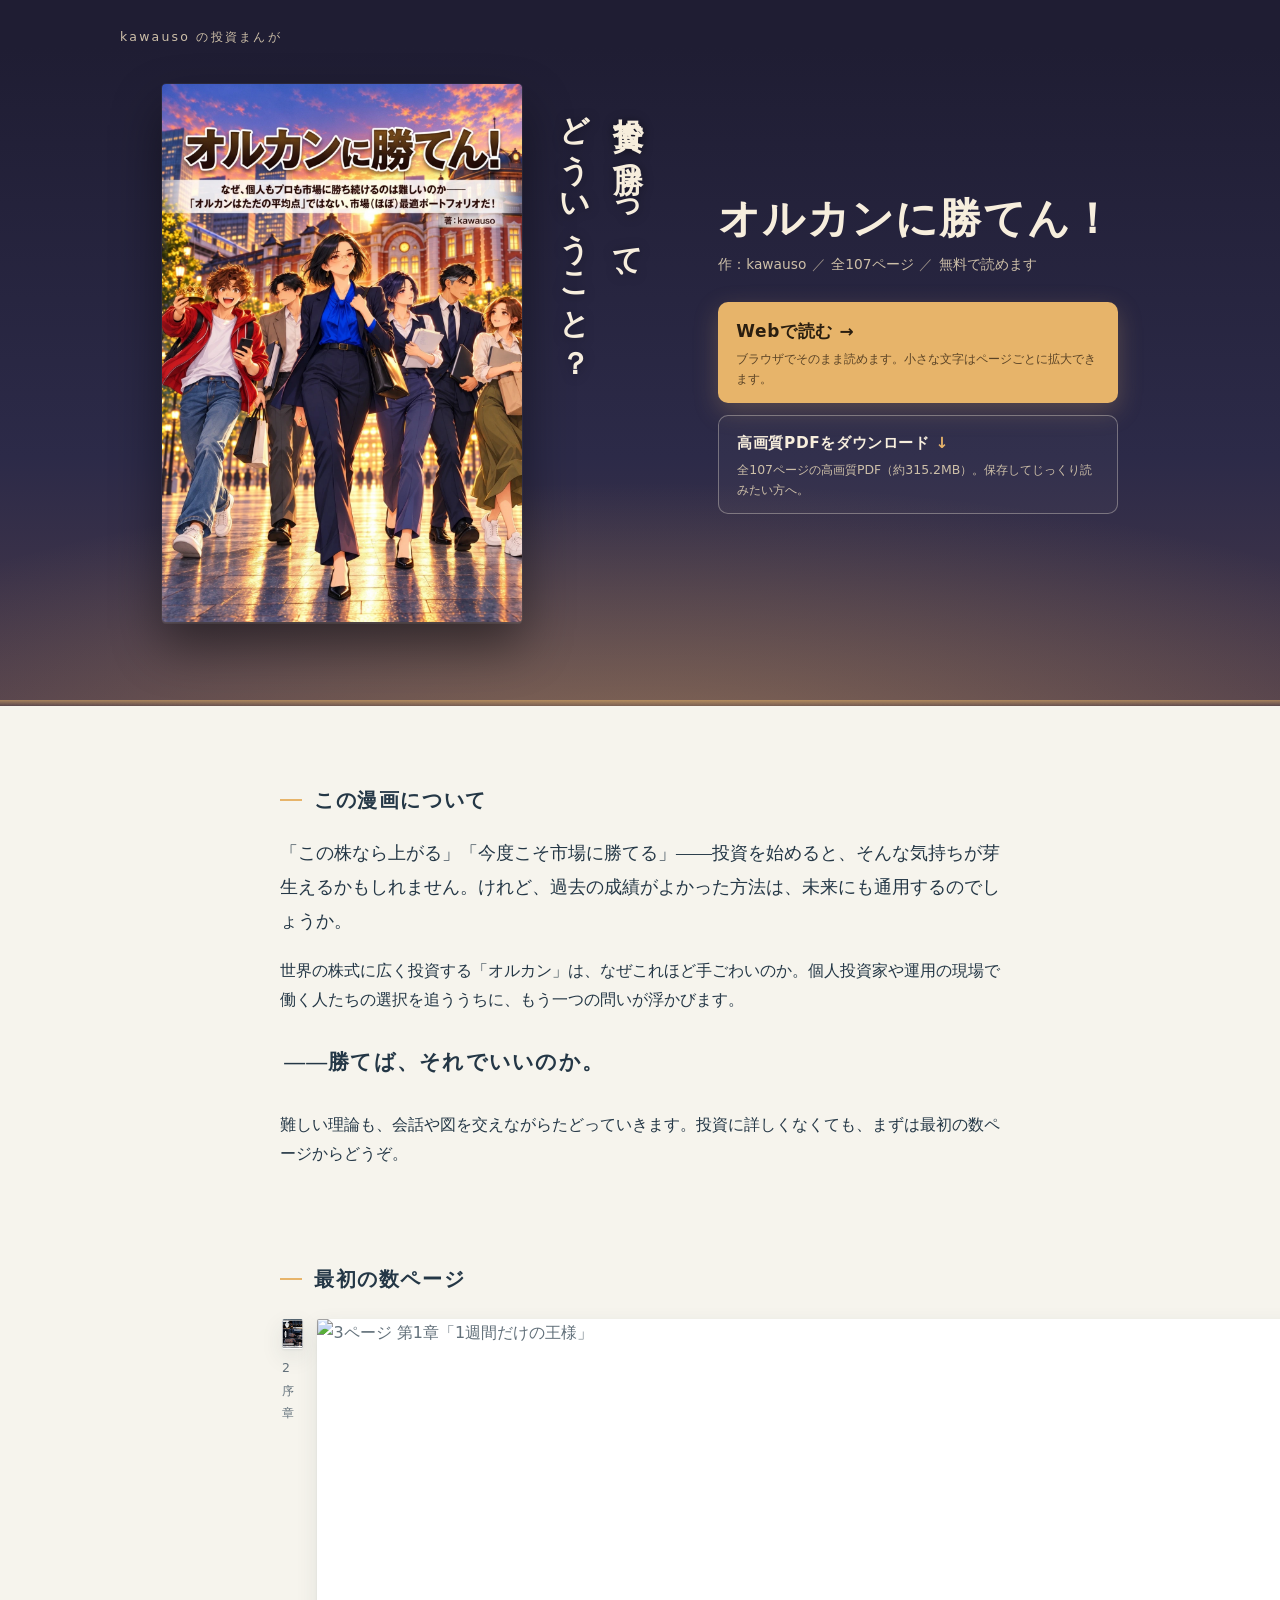
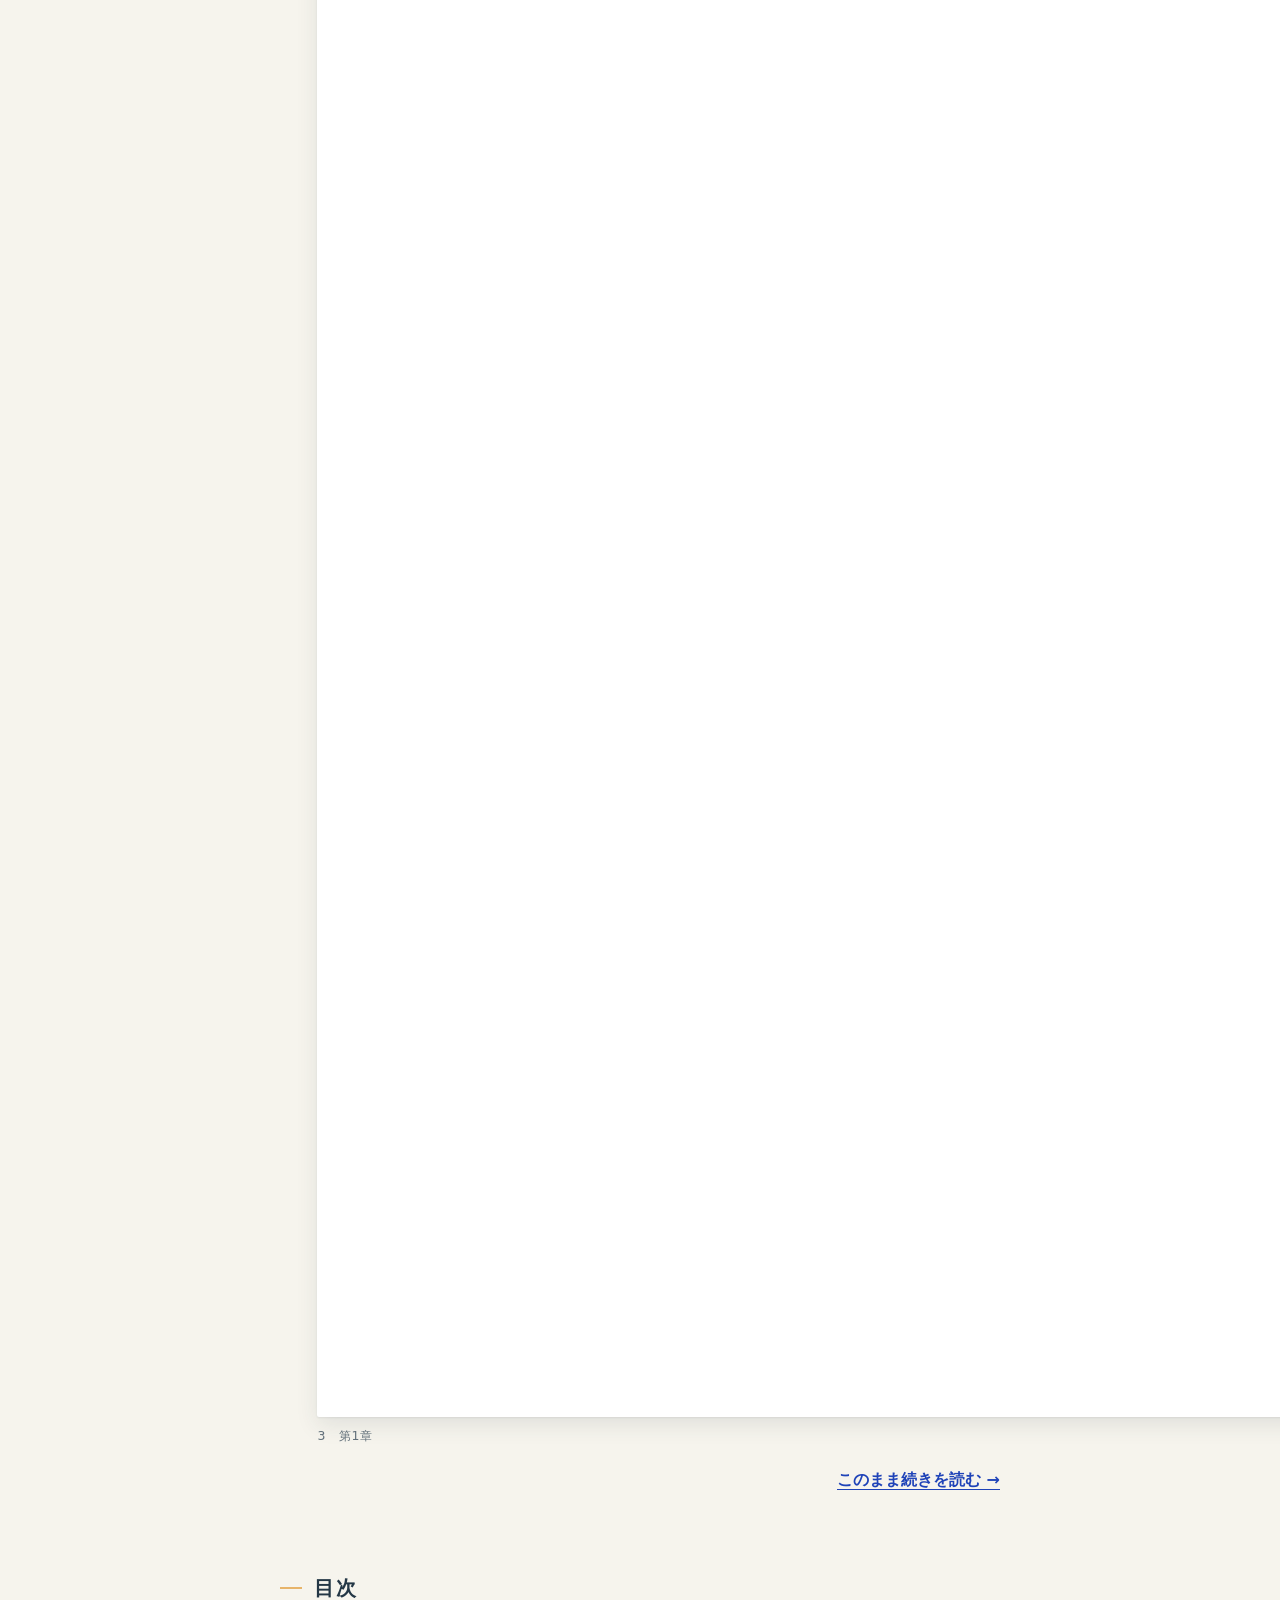
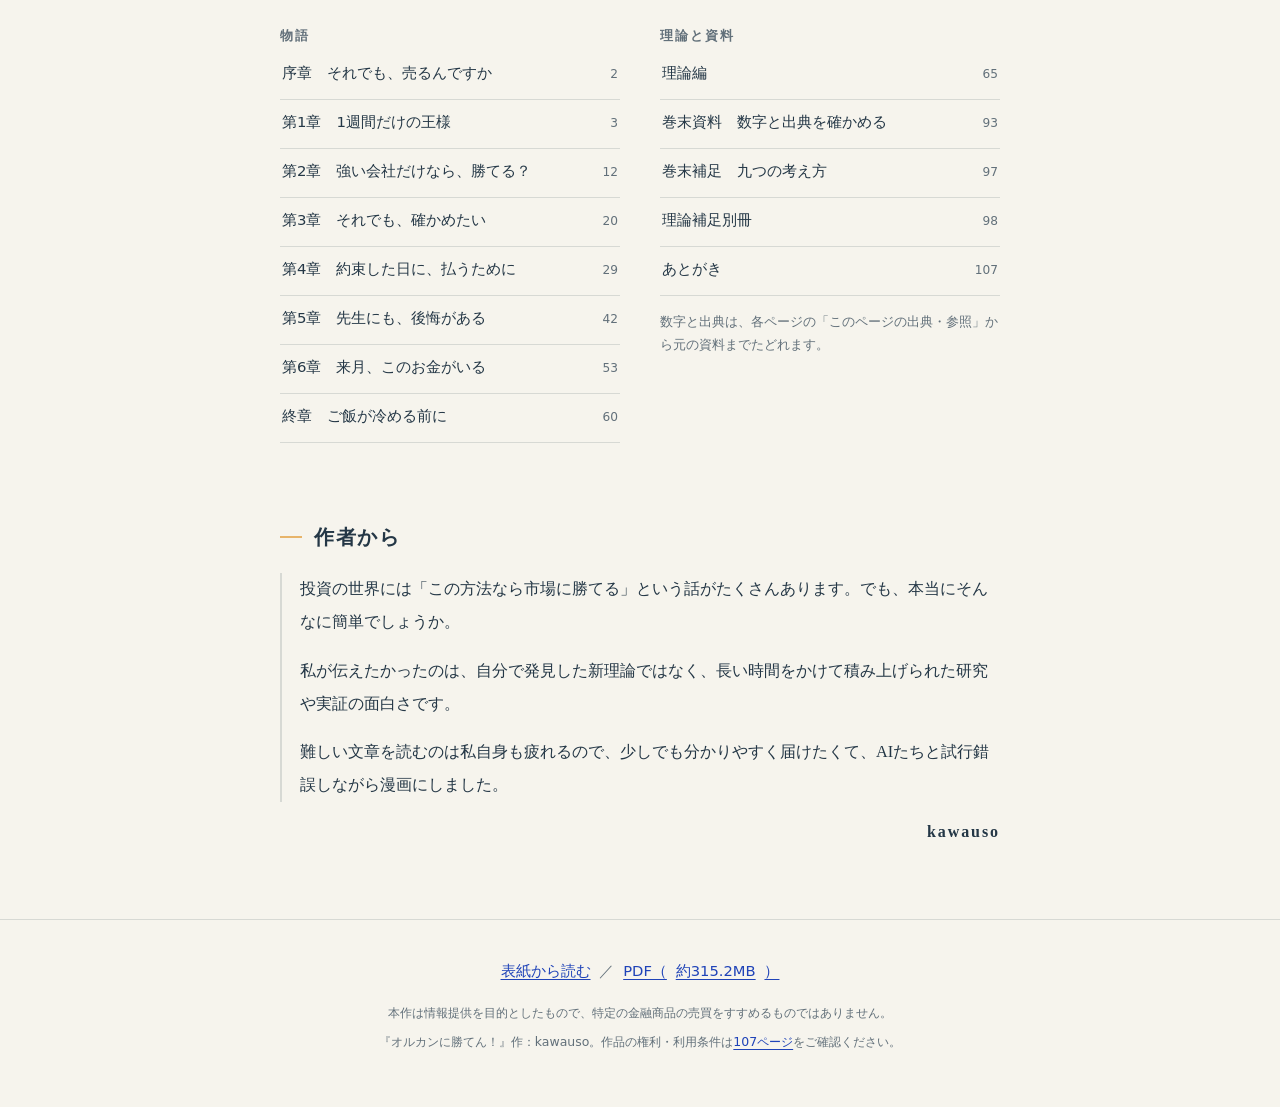
==== commit f0fb95e8: "v19: replace approved P57 footer note and update PDF downloads" ====
--- a/index.html
+++ b/index.html
@@ -30,7 +30,7 @@
     ここを書き換えれば、ページ内のすべてのリンクに反映されます。
   -->
   <script id="front-config" type="application/json">
-    { "reader": "read.html", "pdf": "https://github.com/kawauso9991/orukan-manga/releases/download/v18/orukan-v18-high-quality.pdf", "pdfSize": "約316.2MB", "version": "v8" }
+    { "reader": "read.html", "pdf": "https://github.com/kawauso9991/orukan-manga/releases/download/v19/orukan-v19-high-quality.pdf", "pdfSize": "約315.2MB", "version": "v8" }
   </script>
   <script>
     // 以前のURL（…/orukan-manga/#p=12 など）で来た人は、そのままビューアの該当ページへ。
@@ -76,9 +76,9 @@
           <a class="btn btn-quiet" id="restart-link" data-page="1" href="read.html#p=1" hidden>
             <span class="btn-label">最初から読む</span>
           </a>
-          <a class="btn btn-secondary" data-pdf href="https://github.com/kawauso9991/orukan-manga/releases/download/v18/orukan-v18-high-quality.pdf" download>
+          <a class="btn btn-secondary" data-pdf href="https://github.com/kawauso9991/orukan-manga/releases/download/v19/orukan-v19-high-quality.pdf" download>
             <span class="btn-label">高画質PDFをダウンロード</span>
-            <span class="btn-note">全107ページの高画質PDF（<span data-pdf-size>約316.2MB</span>）。保存してじっくり読みたい方へ。</span>
+            <span class="btn-note">全107ページの高画質PDF（<span data-pdf-size>約315.2MB</span>）。保存してじっくり読みたい方へ。</span>
           </a>
         </div>
       </div>
@@ -152,7 +152,7 @@
   </main>
 
   <footer class="footer">
-    <p class="footer-read"><a data-page="1" href="read.html#p=1">表紙から読む</a><span aria-hidden="true">／</span><a data-pdf href="https://github.com/kawauso9991/orukan-manga/releases/download/v18/orukan-v18-high-quality.pdf" download>PDF（<span data-pdf-size>約316.2MB</span>）</a></p>
+    <p class="footer-read"><a data-page="1" href="read.html#p=1">表紙から読む</a><span aria-hidden="true">／</span><a data-pdf href="https://github.com/kawauso9991/orukan-manga/releases/download/v19/orukan-v19-high-quality.pdf" download>PDF（<span data-pdf-size>約315.2MB</span>）</a></p>
     <p>本作は情報提供を目的としたもので、特定の金融商品の売買をすすめるものではありません。</p>
     <p>『オルカンに勝てん！』作：kawauso。作品の権利・利用条件は<a data-page="107" href="read.html#p=107">107ページ</a>をご確認ください。</p>
   </footer>
